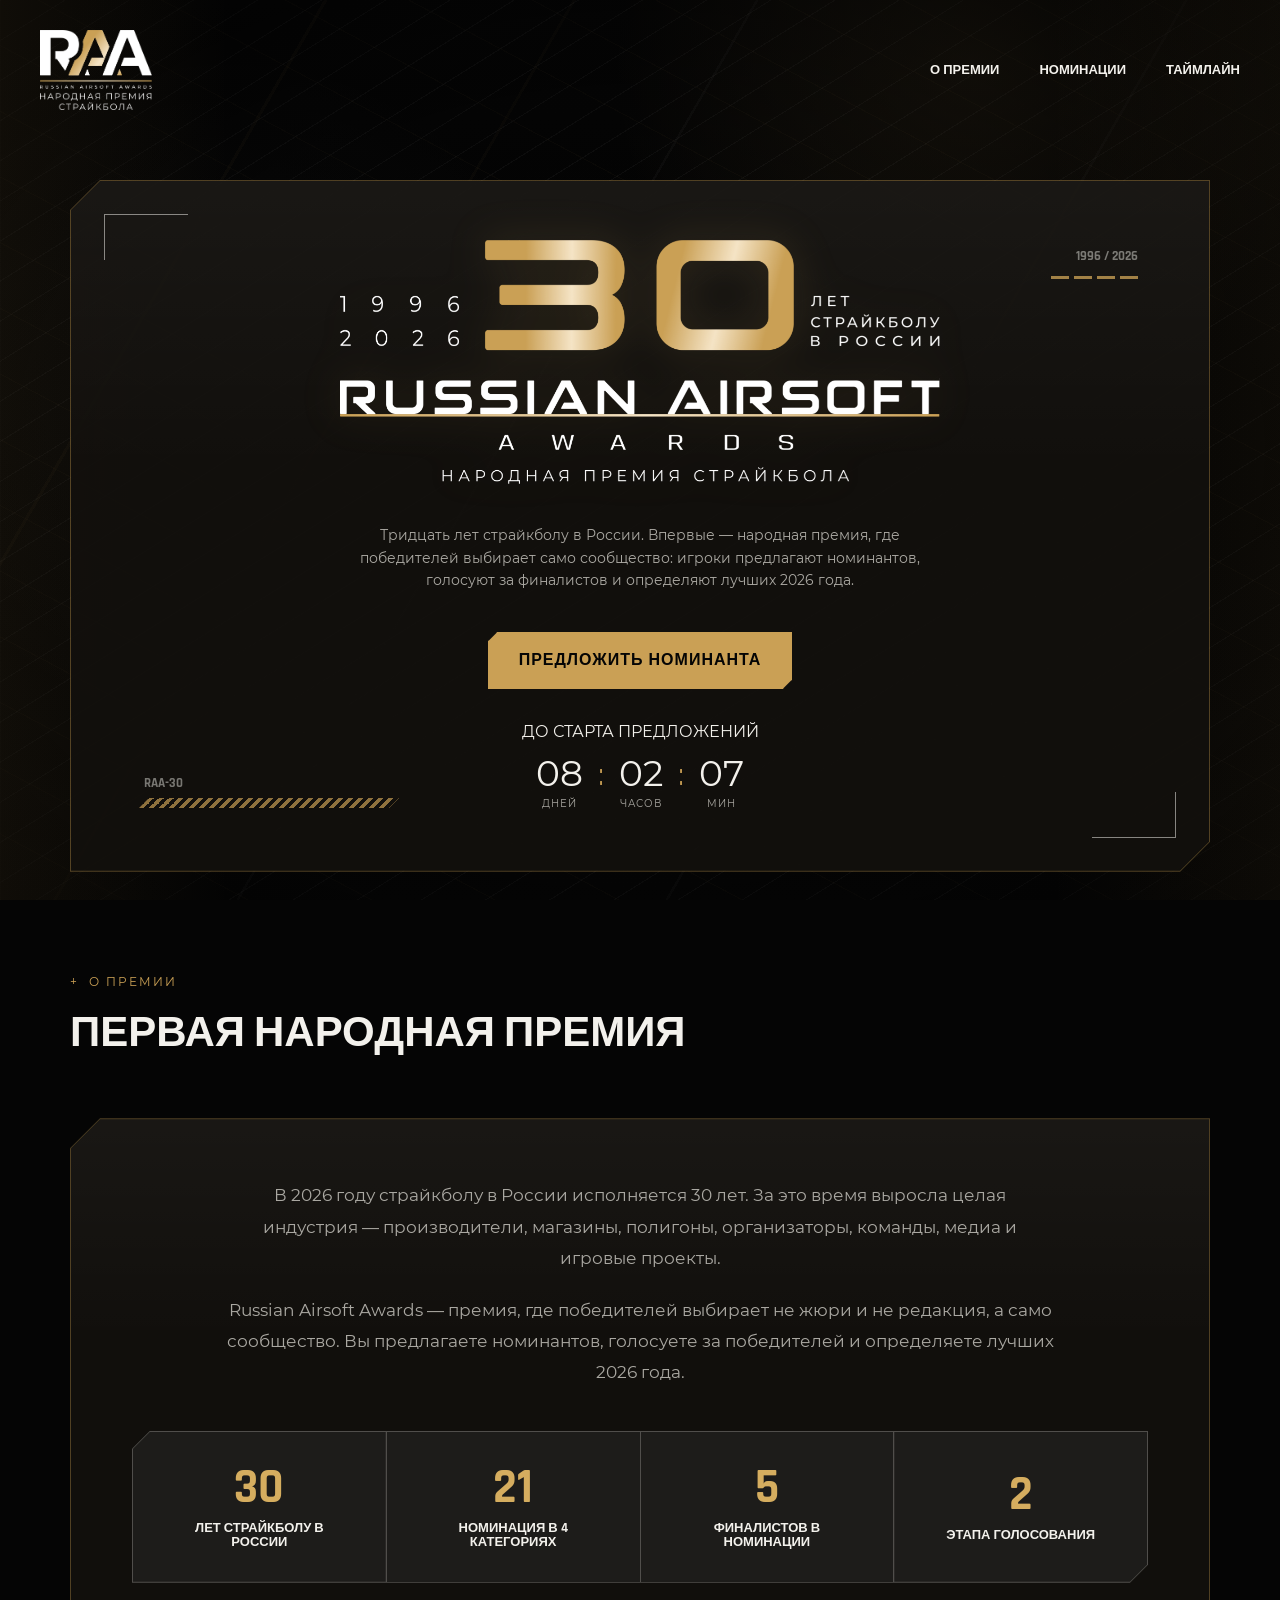
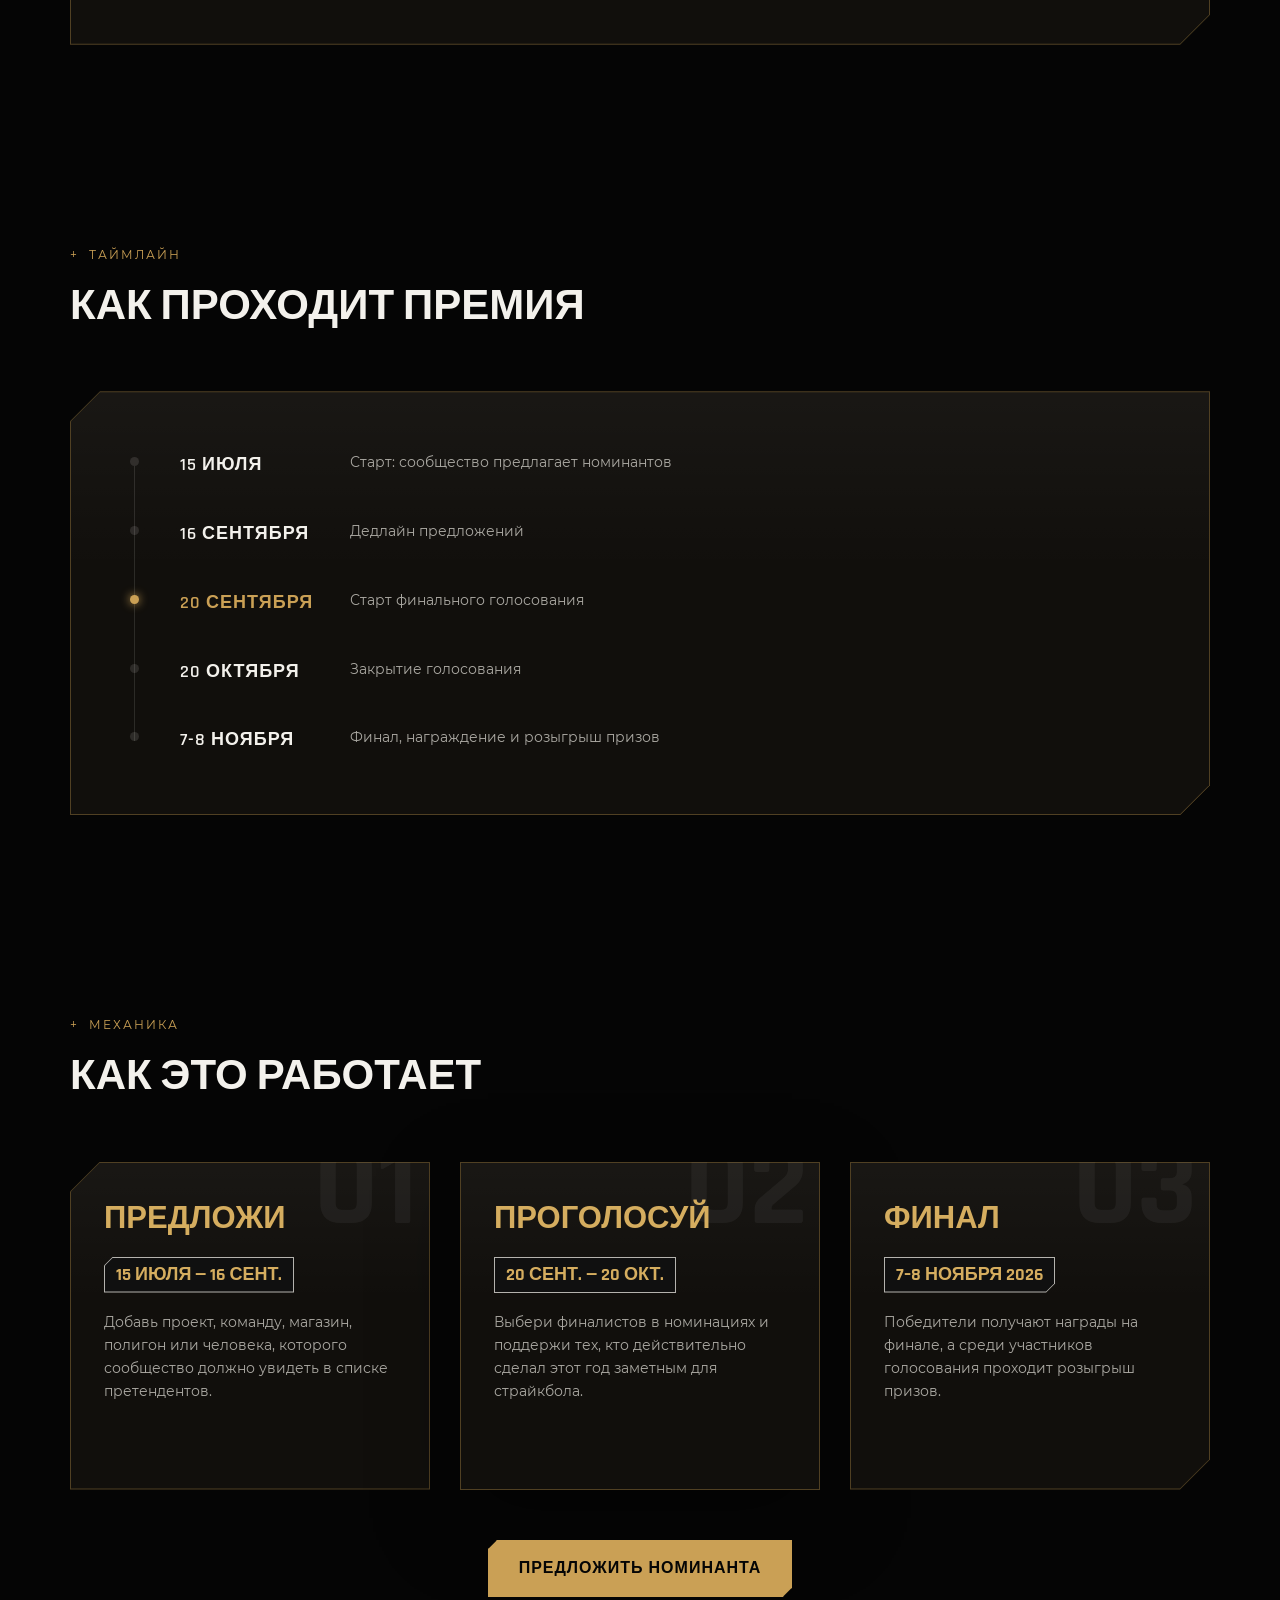
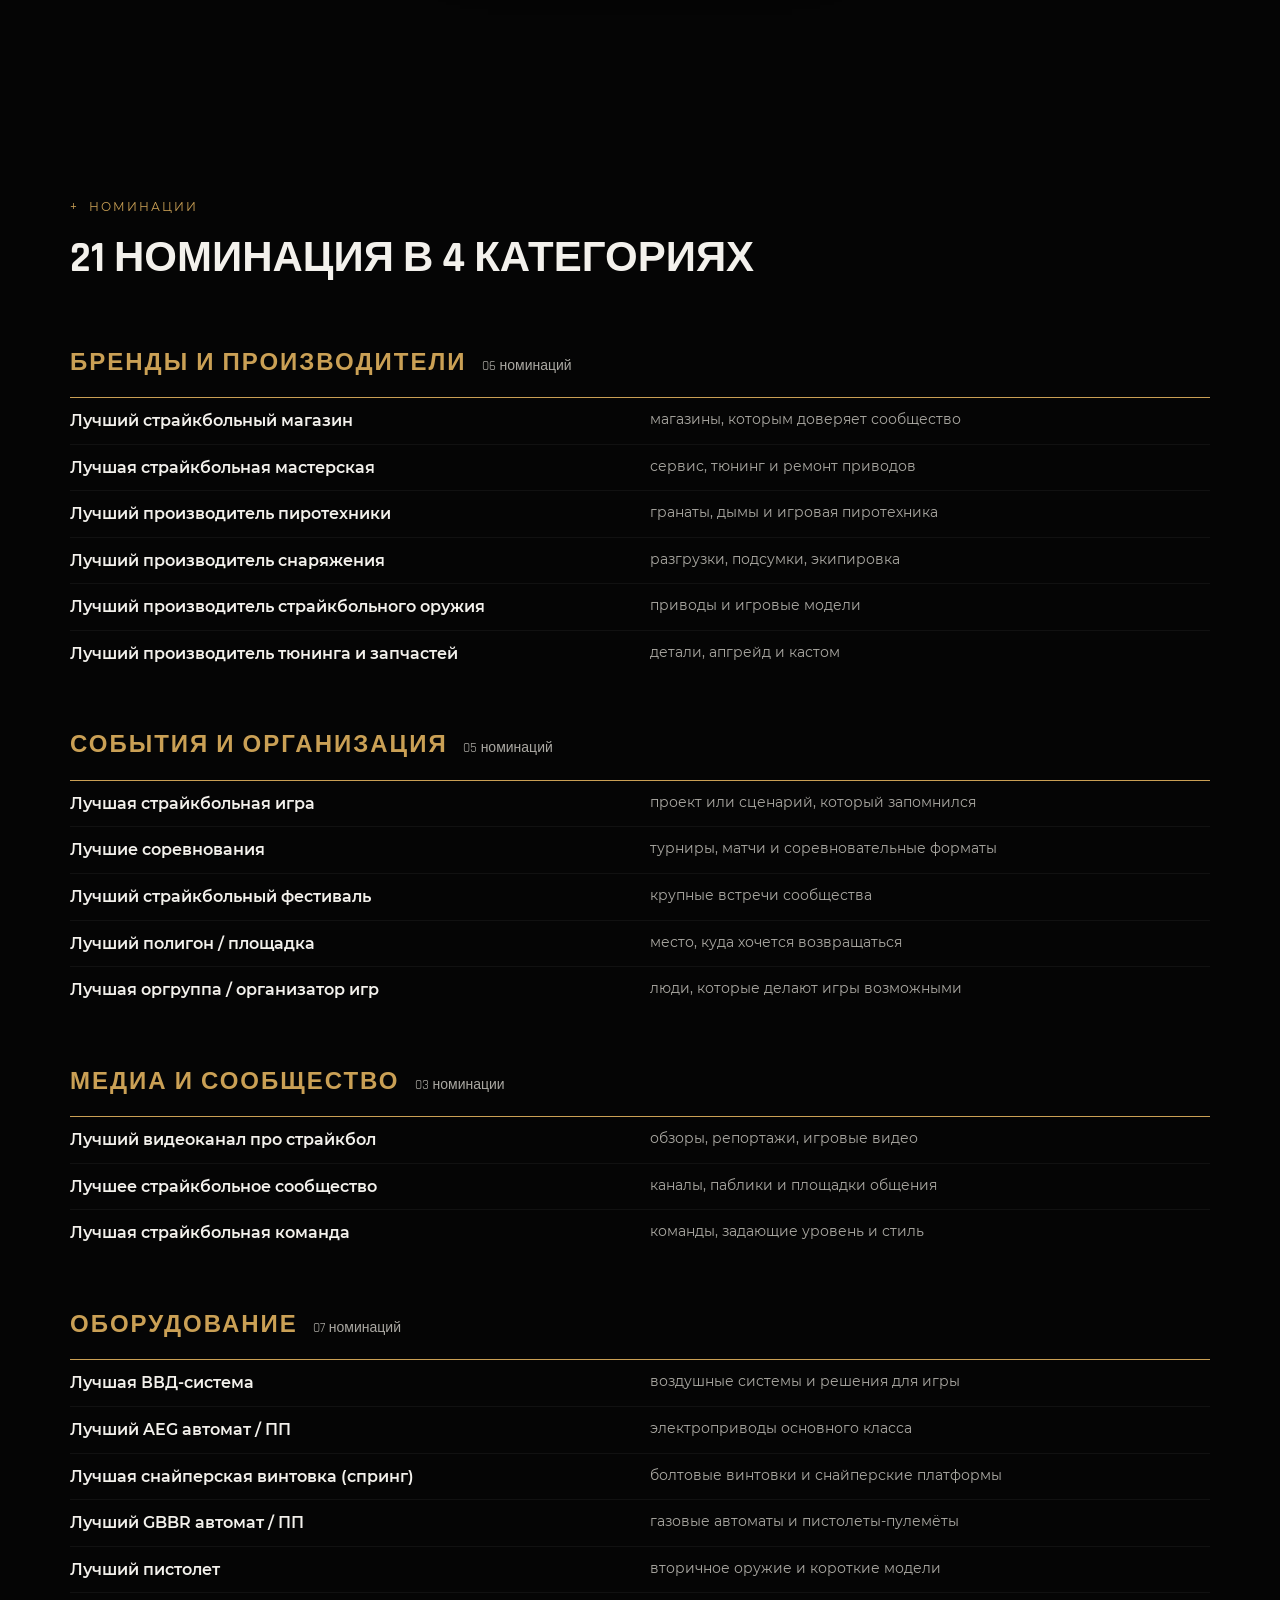
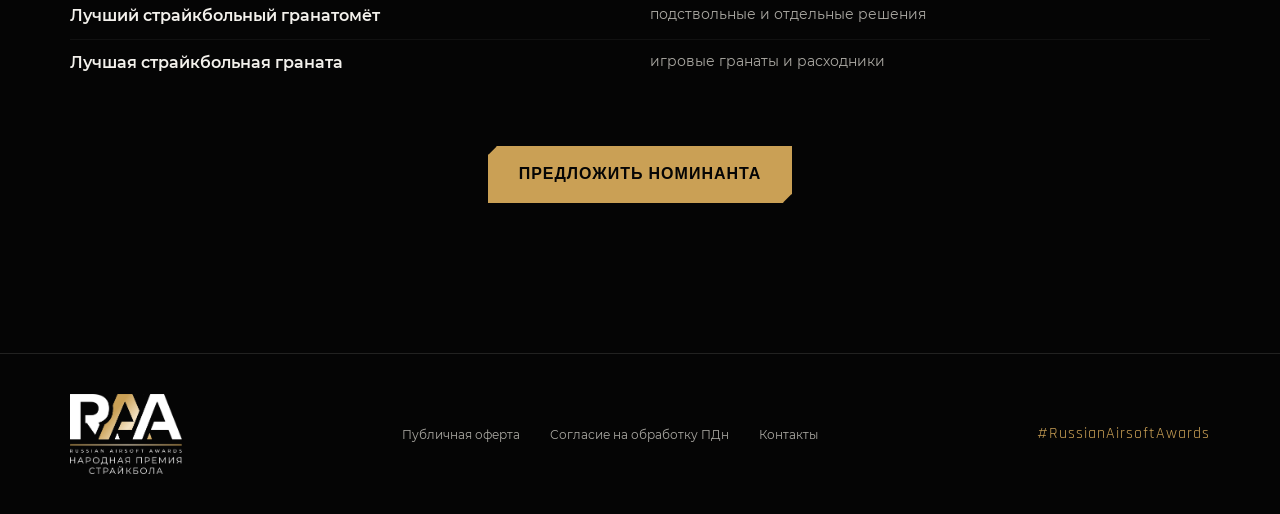
==== index.html @ fbe63714 "Initial RAA landing page" ====
<!DOCTYPE html>
<html lang="ru">
<head>
    <meta charset="UTF-8">
    <meta name="viewport" content="width=device-width, initial-scale=1.0">
    <title>Russian Airsoft Awards</title>
    <link rel="stylesheet" href="style.css">
</head>
<body>

    <div class="background-grid"></div>

    <header class="header">
        <a class="logo" href="#" aria-label="Russian Airsoft Awards">
            <img src="RAA/LOGO/short-raa/RAA_white_PNG.png" alt="Russian Airsoft Awards" class="header-logo">
        </a>
        <button class="menu-toggle" type="button" aria-label="Открыть меню" aria-expanded="false">
            <span></span>
            <span></span>
            <span></span>
        </button>
        <nav class="nav" aria-label="Основная навигация">
            <a href="#about" class="nav-link">О ПРЕМИИ</a>
            <a href="#nominations" class="nav-link">НОМИНАЦИИ</a>
            <a href="#timeline" class="nav-link">ТАЙМЛАЙН</a>
        </nav>
    </header>

    <main class="container">
        
        <!-- HERO SECTION -->
        <section class="hero">
            <div class="hero-main tech-panel">
                <div class="hud-elements" aria-hidden="true">
                    <div class="hud-corner hud-corner-top"></div>
                    <div class="hud-corner hud-corner-bottom"></div>
                    <div class="hud-tag hud-tag-left">RAA-30</div>
                    <div class="hud-tag hud-tag-right">1996 / 2026</div>
                    <div class="hud-meter"><span></span><span></span><span></span><span></span></div>
                    <div class="hud-bc hud-bc-bottom"></div>
                </div>
                
                <div class="hero-content">
                    <div class="hero-logo">
                        <img src="30y.png" alt="Russian Airsoft Awards 1996-2026" class="hero-image">
                    </div>

                    <p class="desc">Тридцать лет страйкболу в России. Впервые — народная премия, где победителей выбирает само сообщество: игроки предлагают номинантов, голосуют за финалистов и определяют лучших 2026 года.</p>
                    
                    <div class="hero-actions">
                        <a href="#vote" class="btn btn-primary">
                            <span class="btn-label">ПРЕДЛОЖИТЬ НОМИНАНТА</span>
                        </a>
                        
                        <div class="timer-panel" aria-label="До старта предложений">
                            <div class="timer-label">ДО СТАРТА ПРЕДЛОЖЕНИЙ</div>
                            <div class="timer-grid">
                                <div class="time-box">
                                    <span class="time-num">08</span>
                                    <span class="time-text">ДНЕЙ</span>
                                </div>
                                <span class="time-sep">:</span>
                                <div class="time-box">
                                    <span class="time-num">02</span>
                                    <span class="time-text">ЧАСОВ</span>
                                </div>
                                <span class="time-sep">:</span>
                                <div class="time-box">
                                    <span class="time-num">07</span>
                                    <span class="time-text">МИН</span>
                                </div>
                            </div>
                        </div>
                    </div>
                </div>
            </div>
        </section>

        <!-- ABOUT SECTION -->
        <section id="about" class="section">
            <div class="section-header">
                <div class="section-eyebrow"><span class="plus-icon">+</span> О ПРЕМИИ</div>
                <h2 class="section-title">ПЕРВАЯ НАРОДНАЯ ПРЕМИЯ</h2>
            </div>
            
            <div class="about-panel tech-panel">
                <div class="about-copy">
                    <p>В 2026 году страйкболу в России исполняется 30 лет. За это время выросла целая индустрия — производители, магазины, полигоны, организаторы, команды, медиа и игровые проекты.</p>
                    <p>Russian Airsoft Awards — премия, где победителей выбирает не жюри и не редакция, а само сообщество. Вы предлагаете номинантов, голосуете за победителей и определяете лучших 2026 года.</p>
                </div>
                <div class="about-stats">
                    <div class="stat-card">
                        <span class="stat-num">30</span>
                        <span class="stat-desc">ЛЕТ СТРАЙКБОЛУ В РОССИИ</span>
                    </div>
                    <div class="stat-card">
                        <span class="stat-num">21</span>
                        <span class="stat-desc">НОМИНАЦИЯ В 4 КАТЕГОРИЯХ</span>
                    </div>
                    <div class="stat-card">
                        <span class="stat-num">5</span>
                        <span class="stat-desc">ФИНАЛИСТОВ В НОМИНАЦИИ</span>
                    </div>
                    <div class="stat-card">
                        <span class="stat-num">2</span>
                        <span class="stat-desc">ЭТАПА ГОЛОСОВАНИЯ</span>
                    </div>
                </div>
            </div>
        </section>
        
        <!-- TIMELINE SECTION -->
        <section id="timeline" class="section">
            <div class="section-header">
                <div class="section-eyebrow"><span class="plus-icon">+</span> ТАЙМЛАЙН</div>
                <h2 class="section-title">КАК ПРОХОДИТ ПРЕМИЯ</h2>
            </div>
            
            <div class="timeline-container tech-panel">
                <div class="timeline-line"></div>
                <div class="timeline-item">
                    <div class="tl-dot"></div>
                    <div class="tl-date">15 ИЮЛЯ</div>
                    <div class="tl-desc">Старт: сообщество предлагает номинантов</div>
                </div>
                <div class="timeline-item">
                    <div class="tl-dot"></div>
                    <div class="tl-date">16 СЕНТЯБРЯ</div>
                    <div class="tl-desc">Дедлайн предложений</div>
                </div>
                <div class="timeline-item active">
                    <div class="tl-dot"></div>
                    <div class="tl-date gold-text">20 СЕНТЯБРЯ</div>
                    <div class="tl-desc">Старт финального голосования</div>
                </div>
                <div class="timeline-item">
                    <div class="tl-dot"></div>
                    <div class="tl-date">20 ОКТЯБРЯ</div>
                    <div class="tl-desc">Закрытие голосования</div>
                </div>
                <div class="timeline-item">
                    <div class="tl-dot"></div>
                    <div class="tl-date">7-8 НОЯБРЯ</div>
                    <div class="tl-desc">Финал, награждение и розыгрыш призов</div>
                </div>
            </div>
        </section>

        <!-- MECHANICS SECTION -->
        <section id="mechanics" class="section">
            <div class="section-header">
                <div class="section-eyebrow"><span class="plus-icon">+</span> МЕХАНИКА</div>
                <h2 class="section-title">КАК ЭТО РАБОТАЕТ</h2>
            </div>
            
            <div class="steps-grid">
                <article class="step-card tech-panel tech-panel-start">
                    <div class="step-num">01</div>
                    <h3>ПРЕДЛОЖИ</h3>
                    <div class="step-date step-date-start">15 ИЮЛЯ — 16 СЕНТ.</div>
                    <p>Добавь проект, команду, магазин, полигон или человека, которого сообщество должно увидеть в списке претендентов.</p>
                </article>
                <article class="step-card tech-panel tech-panel-mid">
                    <div class="step-num">02</div>
                    <h3>ПРОГОЛОСУЙ</h3>
                    <div class="step-date">20 СЕНТ. — 20 ОКТ.</div>
                    <p>Выбери финалистов в номинациях и поддержи тех, кто действительно сделал этот год заметным для страйкбола.</p>
                </article>
                <article class="step-card tech-panel tech-panel-end">
                    <div class="step-num">03</div>
                    <h3>ФИНАЛ</h3>
                    <div class="step-date step-date-end">7–8 НОЯБРЯ 2026</div>
                    <p>Победители получают награды на финале, а среди участников голосования проходит розыгрыш призов.</p>
                </article>
            </div>
            
            <div class="center-action">
                <a href="#vote" class="btn btn-primary">
                    <span class="btn-label">ПРЕДЛОЖИТЬ НОМИНАНТА</span>
                </a>
            </div>
        </section>

        <!-- NOMINATIONS SECTION -->
        <section id="nominations" class="section">
             <div class="section-header">
                <div class="section-eyebrow"><span class="plus-icon">+</span> НОМИНАЦИИ</div>
                <h2 class="section-title">21 НОМИНАЦИЯ В 4 КАТЕГОРИЯХ</h2>
            </div>
            
            <div class="nominations-container">
                <!-- Group 1 -->
                <div class="nom-group">
                    <div class="nom-group-header">
                        <h3>БРЕНДЫ И ПРОИЗВОДИТЕЛИ</h3>
                        <span class="nom-count">06 номинаций</span>
                    </div>
                    <div class="nom-list">
                        <div class="nom-row">
                            <strong>Лучший страйкбольный магазин</strong>
                            <span>магазины, которым доверяет сообщество</span>
                        </div>
                        <div class="nom-row">
                            <strong>Лучшая страйкбольная мастерская</strong>
                            <span>сервис, тюнинг и ремонт приводов</span>
                        </div>
                        <div class="nom-row">
                            <strong>Лучший производитель пиротехники</strong>
                            <span>гранаты, дымы и игровая пиротехника</span>
                        </div>
                        <div class="nom-row">
                            <strong>Лучший производитель снаряжения</strong>
                            <span>разгрузки, подсумки, экипировка</span>
                        </div>
                        <div class="nom-row">
                            <strong>Лучший производитель страйкбольного оружия</strong>
                            <span>приводы и игровые модели</span>
                        </div>
                        <div class="nom-row">
                            <strong>Лучший производитель тюнинга и запчастей</strong>
                            <span>детали, апгрейд и кастом</span>
                        </div>
                    </div>
                </div>
                
                <!-- Group 2 -->
                <div class="nom-group">
                    <div class="nom-group-header">
                        <h3>СОБЫТИЯ И ОРГАНИЗАЦИЯ</h3>
                        <span class="nom-count">05 номинаций</span>
                    </div>
                    <div class="nom-list">
                        <div class="nom-row">
                            <strong>Лучшая страйкбольная игра</strong>
                            <span>проект или сценарий, который запомнился</span>
                        </div>
                        <div class="nom-row">
                            <strong>Лучшие соревнования</strong>
                            <span>турниры, матчи и соревновательные форматы</span>
                        </div>
                        <div class="nom-row">
                            <strong>Лучший страйкбольный фестиваль</strong>
                            <span>крупные встречи сообщества</span>
                        </div>
                        <div class="nom-row">
                            <strong>Лучший полигон / площадка</strong>
                            <span>место, куда хочется возвращаться</span>
                        </div>
                        <div class="nom-row">
                            <strong>Лучшая оргруппа / организатор игр</strong>
                            <span>люди, которые делают игры возможными</span>
                        </div>
                    </div>
                </div>
                
                <!-- Group 3 -->
                <div class="nom-group">
                    <div class="nom-group-header">
                        <h3>МЕДИА И СООБЩЕСТВО</h3>
                        <span class="nom-count">03 номинации</span>
                    </div>
                    <div class="nom-list">
                        <div class="nom-row">
                            <strong>Лучший видеоканал про страйкбол</strong>
                            <span>обзоры, репортажи, игровые видео</span>
                        </div>
                        <div class="nom-row">
                            <strong>Лучшее страйкбольное сообщество</strong>
                            <span>каналы, паблики и площадки общения</span>
                        </div>
                        <div class="nom-row">
                            <strong>Лучшая страйкбольная команда</strong>
                            <span>команды, задающие уровень и стиль</span>
                        </div>
                    </div>
                </div>
                
                <!-- Group 4 -->
                <div class="nom-group">
                    <div class="nom-group-header">
                        <h3>ОБОРУДОВАНИЕ</h3>
                        <span class="nom-count">07 номинаций</span>
                    </div>
                    <div class="nom-list">
                        <div class="nom-row">
                            <strong>Лучшая ВВД-система</strong>
                            <span>воздушные системы и решения для игры</span>
                        </div>
                        <div class="nom-row">
                            <strong>Лучший AEG автомат / ПП</strong>
                            <span>электроприводы основного класса</span>
                        </div>
                        <div class="nom-row">
                            <strong>Лучшая снайперская винтовка (спринг)</strong>
                            <span>болтовые винтовки и снайперские платформы</span>
                        </div>
                        <div class="nom-row">
                            <strong>Лучший GBBR автомат / ПП</strong>
                            <span>газовые автоматы и пистолеты-пулемёты</span>
                        </div>
                        <div class="nom-row">
                            <strong>Лучший пистолет</strong>
                            <span>вторичное оружие и короткие модели</span>
                        </div>
                        <div class="nom-row">
                            <strong>Лучший страйкбольный гранатомёт</strong>
                            <span>подствольные и отдельные решения</span>
                        </div>
                        <div class="nom-row">
                            <strong>Лучшая страйкбольная граната</strong>
                            <span>игровые гранаты и расходники</span>
                        </div>
                    </div>
                </div>
            </div>
            
            <div class="center-action center-action-large">
                <a href="#vote" class="btn btn-primary">
                    <span class="btn-label">ПРЕДЛОЖИТЬ НОМИНАНТА</span>
                </a>
            </div>
        </section>

    </main>

    <footer class="footer">
        <div class="container footer-inner">
            <a class="logo" href="#" aria-label="Russian Airsoft Awards">
                <img src="RAA/LOGO/short-raa/RAA_white_PNG.png" alt="Russian Airsoft Awards" class="header-logo">
            </a>
            <div class="footer-links">
                <a href="#">Публичная оферта</a>
                <a href="#">Согласие на обработку ПДн</a>
                <a href="#">Контакты</a>
            </div>
            <div class="footer-tag">
                #RussianAirsoftAwards
            </div>
        </div>
    </footer>
</body>
</html>
---- style.css ----
@font-face {
    font-family: 'Rajdhani';
    src: url('RAA/fonts/Rajdhani/Rajdhani-Regular.ttf') format('truetype');
    font-weight: 400;
    font-style: normal;
    font-display: swap;
}

@font-face {
    font-family: 'Rajdhani';
    src: url('RAA/fonts/Rajdhani/Rajdhani-SemiBold.ttf') format('truetype');
    font-weight: 600;
    font-style: normal;
    font-display: swap;
}

@font-face {
    font-family: 'Rajdhani';
    src: url('RAA/fonts/Rajdhani/Rajdhani-Bold.ttf') format('truetype');
    font-weight: 700;
    font-style: normal;
    font-display: swap;
}

@font-face {
    font-family: 'Montserrat';
    src: url('RAA/fonts/Montserrat/Montserrat-Regular.ttf') format('truetype');
    font-weight: 400;
    font-style: normal;
    font-display: swap;
}

@font-face {
    font-family: 'Montserrat';
    src: url('RAA/fonts/Montserrat/Montserrat-SemiBold.ttf') format('truetype');
    font-weight: 600;
    font-style: normal;
    font-display: swap;
}

/* 
    Russian Airsoft Awards 2026 
    Theme: Sci-Fi / Tech / Minimalist
*/

:root {
    --bg-main: #050505;
    --bg-panel: rgba(10, 10, 10, 0.88);
    --bg-panel-solid: #0a0a0a;
    --bg-light: #e5e6e8;
    
    --text-main: #f3f1ec;
    --text-dim: #aaa8a2;
    --text-soft: #77746d;
    --text-dark: #121212;
    
    --gold: #caa055;
    --gold-bright: #d5ad5f;
    --gold-dim: rgba(202, 160, 85, 0.2);
    
    --border-color: rgba(243, 241, 236, 0.12);
    --border-strong: rgba(243, 241, 236, 0.28);
    --border-light: #b0b0b0;
    --hud-border: rgba(202, 160, 85, 0.42);
    
    --font-head: 'Rajdhani', sans-serif;
    --font-body: 'Montserrat', Arial, sans-serif;
    
    --clip-corner: 20px;
}

* {
    box-sizing: border-box;
    margin: 0;
    padding: 0;
}

html {
    min-width: 480px;
    scroll-behavior: smooth;
}

body {
    min-width: 480px;
    background-color: var(--bg-main);
    color: var(--text-main);
    font-family: var(--font-body);
    line-height: 1.6;
    overflow-x: hidden;
    position: relative;
    -webkit-font-smoothing: antialiased;
    -moz-osx-font-smoothing: grayscale;
}

/* Accessibility Focus States */
:focus-visible {
    outline: 2px solid var(--gold);
    outline-offset: 4px;
    border-radius: 2px;
}

/* Background Texture */
.background-grid {
    position: fixed;
    inset: 0;
    width: max(100vw, 480px);
    height: 100vh;
    overflow: hidden;
    background:
        radial-gradient(circle at 76% 7%, rgba(202, 160, 85, 0.13), transparent 28%),
        radial-gradient(circle at 18% 44%, rgba(221, 221, 221, 0.04), transparent 30%),
        repeating-linear-gradient(148deg, rgba(255, 255, 255, 0.052) 0 1px, transparent 1px 34px),
        repeating-linear-gradient(28deg, rgba(202, 160, 85, 0.042) 0 1px, transparent 1px 58px),
        linear-gradient(90deg, rgba(255, 255, 255, 0.024) 0 1px, transparent 1px 25%),
        linear-gradient(180deg, #070707 0%, #030303 52%, #080808 100%);
    z-index: -1;
    pointer-events: none;
}
.background-grid::before {
    content: '';
    position: absolute;
    inset: 0;
    background:
        linear-gradient(120deg, transparent 0 18%, rgba(202, 160, 85, 0.055) 18% 18.2%, transparent 18.2% 42%, rgba(255, 255, 255, 0.04) 42% 42.15%, transparent 42.15%),
        linear-gradient(300deg, transparent 0 34%, rgba(255, 255, 255, 0.035) 34% 34.16%, transparent 34.16% 68%, rgba(202, 160, 85, 0.045) 68% 68.18%, transparent 68.18%);
    opacity: 1;
}
.background-grid::after {
    content: '';
    position: absolute;
    inset: 0;
    background:
        linear-gradient(90deg, rgba(202, 160, 85, 0.07), transparent 18%, transparent 82%, rgba(202, 160, 85, 0.055)),
        radial-gradient(ellipse at center, transparent 0%, rgba(0, 0, 0, 0.52) 72%, rgba(0, 0, 0, 0.76) 100%);
}

/* Typography */
h1, h2, h3, .title, .section-title, .logo-text, .timer-num, .stat-num {
    font-family: var(--font-head);
    font-weight: 700;
    text-transform: uppercase;
    letter-spacing: 0;
}

p,
.desc,
.tl-desc,
.nom-row strong,
.nom-row span,
.footer-links a {
    font-family: var(--font-body);
    overflow-wrap: break-word;
}

.gold-text { color: var(--gold); }
.text-dim { color: var(--text-dim); }

.container {
    max-width: 1180px;
    margin: 0 auto;
    padding: 0 20px;
}

/* Common UI Elements */
/* Advanced HUD Elements */
.tech-panel {
    background: rgba(202, 160, 85, 0.38);
    border: 0;
    position: relative;
    padding: 50px 40px;
    clip-path: polygon(
        30px 0, 
        100% 0, 
        100% calc(100% - 30px), 
        calc(100% - 30px) 100%, 
        0 100%, 
        0 30px
    );
    box-shadow: 0 28px 80px rgba(0, 0, 0, 0.36);
    isolation: isolate;
    transition: box-shadow 0.3s ease;
}

.tech-panel:hover {
    box-shadow: 0 0 24px rgba(202, 160, 85, 0.13), 0 28px 80px rgba(0, 0, 0, 0.36);
}

.tech-panel::before {
    content: '';
    position: absolute;
    inset: 1px;
    width: auto;
    height: auto;
    background:
        linear-gradient(180deg, rgba(255, 255, 255, 0.035), transparent 42%),
        var(--bg-panel);
    clip-path: polygon(
        29px 0,
        100% 0,
        100% calc(100% - 29px),
        calc(100% - 29px) 100%,
        0 100%,
        0 29px
    );
    transform: none;
    pointer-events: none;
    z-index: 0;
}

.tech-panel::after {
    content: '';
    position: absolute;
    bottom: 14px;
    right: -6.2px;
    width: 42.4px;
    height: 1px;
    background: rgba(204, 163, 82, 0.3);
    transform: rotate(-45deg);
    pointer-events: none;
}

.tech-panel > * {
    position: relative;
    z-index: 1;
}

/* Tech Panel Modifiers */
.tech-panel-start {
    clip-path: polygon(30px 0, 100% 0, 100% 100%, 0 100%, 0 30px);
}
.tech-panel-start::before {
    clip-path: polygon(29px 0, 100% 0, 100% 100%, 0 100%, 0 29px);
}
.tech-panel-start::after { display: none; }

.tech-panel-mid {
    clip-path: none;
}
.tech-panel-mid::before {
    clip-path: none;
}
.tech-panel-mid::after { display: none; }

.tech-panel-end {
    clip-path: polygon(0 0, 100% 0, 100% calc(100% - 30px), calc(100% - 30px) 100%, 0 100%);
}
.tech-panel-end::before {
    clip-path: polygon(0 0, 100% 0, 100% calc(100% - 29px), calc(100% - 29px) 100%, 0 100%);
}

.hud-elements {
    position: absolute;
    inset: 0;
    pointer-events: none;
    z-index: 5;
}

.hud-bc {
    position: absolute;
    bottom: 0;
    left: 40px;
    width: 250px;
    height: 10px;
    background: repeating-linear-gradient(90deg, var(--gold) 0, var(--gold) 5px, transparent 5px, transparent 10px);
    transform: skew(-45deg);
    opacity: 0.3;
}

.hud-bc-bottom {
    left: 74px;
    bottom: 64px;
    opacity: 0.68;
}

.hud-corner {
    position: absolute;
    width: 84px;
    height: 46px;
    border-color: var(--hud-border);
    opacity: 0.52;
}

.hud-corner-top {
    top: 34px;
    left: 34px;
    border-top: 1px solid;
    border-left: 1px solid;
}

.hud-corner-bottom {
    right: 34px;
    bottom: 34px;
    border-right: 1px solid;
    border-bottom: 1px solid;
}

.hud-tag {
    position: absolute;
    color: rgba(243, 241, 236, 0.46);
    font-family: var(--font-head);
    font-weight: 700;
    font-size: 13px;
    line-height: 1;
    text-transform: uppercase;
}

.hud-tag-left {
    left: 74px;
    bottom: 82px;
}

.hud-tag-right {
    top: 70px;
    right: 72px;
}

.hud-meter {
    position: absolute;
    right: 72px;
    top: 96px;
    display: grid;
    grid-template-columns: repeat(4, 18px);
    gap: 5px;
}

.hud-meter span {
    height: 3px;
    background: var(--gold);
    opacity: 0.78;
}

.btn {
    display: inline-flex;
    align-items: center;
    gap: 10px;
    font-family: var(--font-head);
    text-decoration: none;
    text-transform: uppercase;
    font-weight: 600;
    letter-spacing: 1px;
    cursor: pointer;
    transition: all 0.2s ease;
}

.btn:active {
    transform: scale(0.97);
}

.btn-primary {
    background: var(--gold);
    color: var(--bg-main);
    border: 1px solid var(--gold);
    padding: 15px 30px;
    position: relative;
    clip-path: polygon(10px 0, 100% 0, 100% calc(100% - 10px), calc(100% - 10px) 100%, 0 100%, 0 10px);
    overflow: hidden;
    z-index: 1;
}

.btn-label {
    position: relative;
    z-index: 2;
}

.btn-primary::before {
    content: '';
    position: absolute;
    top: 0; left: -100%; width: 50%; height: 100%;
    background: linear-gradient(90deg, transparent, rgba(255, 255, 255, 0.5), transparent);
    transform: skewX(-20deg);
    animation: btn-shine 4s infinite;
    z-index: -1;
}

@keyframes btn-shine {
    0% { left: -100%; }
    15% { left: 200%; }
    100% { left: 200%; }
}

.btn-primary:hover {
    background: #e6b85c;
    border-color: #e6b85c;
    color: var(--bg-main);
    box-shadow: 0 0 20px rgba(204, 163, 82, 0.4);
}

.btn-sm {
    font-size: 14px;
    color: var(--text-main);
}
.btn-sm .decor-plus {
    color: var(--gold);
}

/* Header */
.header {
    display: flex;
    justify-content: space-between;
    align-items: center;
    padding: 30px 40px;
    max-width: 1440px;
    margin: 0 auto;
}

.header-logo {
    width: 112px;
    max-width: 42vw;
    height: auto;
    display: block;
}

.nav {
    display: flex;
    gap: 40px;
}

.menu-toggle {
    display: none;
    width: 46px;
    height: 46px;
    align-items: center;
    justify-content: center;
    flex-direction: column;
    gap: 6px;
    border: 1px solid rgba(202, 160, 85, 0.42);
    background: rgba(10, 10, 10, 0.66);
    color: var(--text-main);
    cursor: pointer;
    clip-path: polygon(9px 0, 100% 0, 100% calc(100% - 9px), calc(100% - 9px) 100%, 0 100%, 0 9px);
}

.menu-toggle span {
    display: block;
    width: 20px;
    height: 2px;
    background: var(--gold-bright);
}

.nav-link {
    color: var(--text-main);
    text-decoration: none;
    font-size: 13px;
    font-family: var(--font-head);
    font-weight: 700;
    letter-spacing: 0;
    transition: color 0.3s;
}
.nav-link:hover {
    color: var(--gold);
}

/* Hero Section */
.hero {
    display: flex;
    flex-direction: column;
    gap: 30px;
    margin-top: 40px;
}

.hero-main {
    display: flex;
    flex-direction: column;
    justify-content: center;
    min-height: 600px;
    padding: 60px;
}

.hero-logo {
    text-align: center;
    margin-bottom: 40px;
}

.hero-image {
    max-width: 100%;
    width: 600px; /* Adjust size based on design */
    height: auto;
    margin: 0 auto;
    display: block;
    filter: drop-shadow(0 0 20px rgba(204, 163, 82, 0.15)); /* Optional subtle glow */
}

.hero-main .desc {
    max-width: 600px;
    margin: 0 auto 40px auto;
    text-align: center;
    color: var(--text-dim);
    font-size: 14px;
}

.hero-actions {
    display: flex;
    flex-direction: column;
    align-items: center;
    gap: 30px;
    margin-top: 40px;
}

.hero-side {
    display: none;
}

.timer-panel {
    text-align: center;
    width: auto;
}
.timer-panel .hud-elements {
    display: none;
}
.timer-grid {
    display: flex;
    justify-content: center;
    align-items: center;
    gap: 15px;
    margin-top: 10px;
}
.time-box {
    display: flex;
    flex-direction: column;
}
.time-num {
    font-size: 36px;
    line-height: 1;
}
.time-text {
    font-size: 10px;
    letter-spacing: 1px;
    color: var(--text-dim);
    margin-top: 5px;
}
.time-sep {
    font-family: var(--font-head);
    font-size: 32px;
    color: var(--gold);
    margin-top: -15px;
}

/* Sections */
.section {
    padding: 100px 0;
}
.section-header {
    margin-bottom: 50px;
}
.section-eyebrow {
    color: var(--gold);
    font-size: 12px;
    letter-spacing: 2px;
    margin-bottom: 10px;
    display: flex;
    align-items: center;
    gap: 10px;
}
.section-title {
    font-size: 42px;
}

/* About Grid */
.about-panel {
    padding: clamp(34px, 5vw, 62px);
}

.about-copy {
    width: min(830px, 100%);
    margin: 0 auto;
    color: var(--text-dim);
    font-size: 17px;
    line-height: 1.85;
    text-align: center;
}

.about-copy p + p {
    margin-top: 20px;
}

.about-grid {
    display: grid;
    grid-template-columns: 1fr 1fr;
    gap: 40px;
}
.about-text {
    font-size: 15px;
    color: var(--text-dim);
}
.about-text p {
    margin-bottom: 20px;
}
.about-stats {
    position: relative;
    display: grid;
    grid-template-columns: repeat(4, minmax(0, 1fr));
    gap: 1px;
    margin-top: 42px;
    padding: 1px;
    background: var(--border-strong);
    border: 0;
    clip-path: polygon(18px 0, 100% 0, 100% calc(100% - 18px), calc(100% - 18px) 100%, 0 100%, 0 18px);
}
.stat-card {
    display: flex;
    flex-direction: column;
    justify-content: center;
    align-items: center;
    text-align: center;
    min-height: 150px;
    padding: 26px 18px;
    background: rgba(25, 24, 22, 0.92);
}
.stat-card:first-child {
    clip-path: polygon(17px 0, 100% 0, 100% 100%, 0 100%, 0 17px);
}
.stat-card:last-child {
    clip-path: polygon(0 0, 100% 0, 100% calc(100% - 17px), calc(100% - 17px) 100%, 0 100%);
}
.stat-card .stat-num {
    font-size: 48px;
    color: var(--gold-bright);
    line-height: 1;
    margin-bottom: 10px;
}
.stat-card .stat-desc {
    max-width: 170px;
    font-family: var(--font-head);
    font-weight: 700;
    font-size: 13px;
    line-height: 1.05;
    letter-spacing: 0;
    text-transform: uppercase;
}

/* Timeline */
.timeline-container {
    padding: 60px;
}
.timeline-item {
    display: grid;
    grid-template-columns: 30px 150px 1fr;
    gap: 20px;
    padding-bottom: 40px;
    position: relative;
}
.timeline-item:hover .tl-date,
.timeline-item:hover .tl-desc {
    transform: translateX(8px);
}
.tl-date, .tl-desc {
    transition: transform 0.3s ease;
}
.timeline-item:last-child {
    padding-bottom: 0;
}
.timeline-item::before {
    content: '';
    position: absolute;
    left: 4px;
    top: 15px;
    bottom: -15px;
    width: 1px;
    background: var(--border-color);
}
.timeline-item:last-child::before {
    display: none;
}
.tl-dot {
    width: 9px;
    height: 9px;
    background: var(--border-color);
    border-radius: 50%;
    margin-top: 6px;
    position: relative;
    z-index: 2;
}
.timeline-item.active .tl-dot {
    background: var(--gold);
    box-shadow: 0 0 10px var(--gold);
}
.tl-date {
    font-family: var(--font-head);
    font-size: 18px;
    font-weight: 600;
    letter-spacing: 1px;
}
.tl-desc {
    color: var(--text-dim);
    font-size: 14px;
}

/* Mechanics Steps */
.steps-grid {
    display: grid;
    grid-template-columns: repeat(3, 1fr);
    gap: 30px;
}
.step-card {
    min-height: 328px;
    padding: 42px 34px 34px;
    text-align: left;
    position: relative;
    overflow: hidden;
}
.step-num {
    position: absolute;
    top: -34px;
    right: 12px;
    font-size: 120px;
    font-family: var(--font-head);
    font-weight: 700;
    color: rgba(243, 241, 236, 0.055);
    line-height: 1;
    pointer-events: none;
    z-index: 0;
}
.step-card h3, .step-card p, .step-date {
    position: relative;
    z-index: 1;
}
.step-card h3 {
    color: var(--gold-bright);
    font-size: 31px;
    line-height: 1;
    margin-bottom: 0;
}
.step-date {
    display: inline-flex;
    align-items: center;
    min-height: 34px;
    margin-top: 22px;
    padding: 9px 12px;
    background: rgba(243, 241, 236, 0.72);
    border: 0;
    color: var(--gold-bright);
    font-family: var(--font-head);
    font-weight: 700;
    font-size: 18px;
    line-height: 1;
    text-transform: uppercase;
    white-space: nowrap;
    position: relative;
    isolation: isolate;
    clip-path: none;
}

.step-date::before {
    content: '';
    position: absolute;
    inset: 1px;
    z-index: -1;
    background: #101010;
}

.step-date-start {
    clip-path: polygon(9px 0, 100% 0, 100% 100%, 0 100%, 0 9px);
}

.step-date-start::before {
    clip-path: polygon(8px 0, 100% 0, 100% 100%, 0 100%, 0 8px);
}

.step-date-end {
    clip-path: polygon(0 0, 100% 0, 100% calc(100% - 9px), calc(100% - 9px) 100%, 0 100%);
}

.step-date-end::before {
    clip-path: polygon(0 0, 100% 0, 100% calc(100% - 8px), calc(100% - 8px) 100%, 0 100%);
}
.step-card p {
    color: var(--text-dim);
    font-size: 14px;
    line-height: 1.65;
    margin-top: 18px;
}

.center-action {
    text-align: center;
    margin-top: 50px;
}

.center-action-large {
    margin-top: 60px;
}

/* Nominations (List Layout) */
.nominations-container {
    display: flex;
    flex-direction: column;
    gap: 50px;
}
.nom-group {
    display: flex;
    flex-direction: column;
}
.nom-group-header {
    display: flex;
    align-items: baseline;
    gap: 15px;
    border-bottom: 1px solid var(--gold);
    padding-bottom: 15px;
    margin-bottom: 0;
}
.nom-group-header h3 {
    font-size: 24px;
    color: var(--gold);
    text-transform: uppercase;
    letter-spacing: 2px;
}
.nom-count {
    font-family: var(--font-head);
    font-size: 14px;
    color: var(--text-dim);
}
.nom-list {
    display: flex;
    flex-direction: column;
    list-style: none;
}
.nom-row {
    display: grid;
    grid-template-columns: 1fr 1fr;
    gap: 20px;
    padding: 10px 0;
    border-bottom: 1px solid rgba(255,255,255,0.05);
}
.nom-row:last-child {
    border-bottom: none;
}
.nom-row strong {
    font-size: 16px;
    color: var(--text-main);
}
.nom-row span {
    font-size: 14px;
    color: var(--text-dim);
}

/* Footer */
.footer {
    border-top: 1px solid var(--border-color);
    padding: 40px 0;
    margin-top: 50px;
}
.footer-inner {
    display: flex;
    justify-content: space-between;
    align-items: center;
}
.footer-links {
    display: flex;
    gap: 30px;
}
.footer-links a {
    color: var(--text-dim);
    text-decoration: none;
    font-size: 12px;
    transition: color 0.3s;
}
.footer-links a:hover {
    color: var(--gold);
}
.footer-tag {
    font-family: var(--font-head);
    color: var(--gold);
    letter-spacing: 1px;
}

/* Responsive */
@media (max-width: 1024px) {
    .hero {
        grid-template-columns: 1fr;
    }
    .hero-main {
        min-height: auto;
    }
    .about-stats {
        grid-template-columns: repeat(2, minmax(0, 1fr));
    }
}
@media (max-width: 768px) {
    html,
    body {
        min-width: 480px;
        overflow-x: auto;
    }

    .container {
        width: min(100% - 40px, 1180px);
    }

    .about-grid, .timeline-item, .steps-grid, .nom-row {
        grid-template-columns: 1fr;
    }
    .header {
        width: min(100% - 40px, 1360px);
        display: flex;
        flex-direction: row;
        justify-content: space-between;
        align-items: center;
        gap: 16px;
        padding: 18px 0 12px;
    }
    .header-logo {
        width: 82px;
        max-width: 28vw;
    }
    .nav {
        display: none;
    }
    .menu-toggle {
        display: inline-flex;
        flex: 0 0 46px;
        position: relative;
        z-index: 4;
        background: var(--gold);
        border-color: var(--gold-bright);
        box-shadow: 0 12px 28px rgba(0, 0, 0, 0.34);
    }
    .menu-toggle span {
        background: #060606;
    }
    .hero {
        margin-top: 24px;
    }
    .hero-main {
        width: 100%;
        max-width: 100%;
        min-height: auto;
        padding: 44px 20px 48px;
        clip-path: polygon(24px 0, 100% 0, 100% calc(100% - 48px), calc(100% - 52px) 100%, 0 100%, 0 24px);
    }
    .hero-main::before {
        clip-path: polygon(23px 0, 100% 0, 100% calc(100% - 47px), calc(100% - 51px) 100%, 0 100%, 0 23px);
    }
    .hero-image {
        width: 72vw;
        max-width: 280px;
        min-width: 0;
    }
    .hero-main .desc {
        max-width: 280px;
        font-size: 15px;
        line-height: 1.65;
    }
    .hero-actions {
        flex-direction: column;
    }
    .btn {
        width: min(100%, 270px);
        min-height: 58px;
        padding-inline: 20px;
        font-size: 14px;
    }
    .section {
        padding: 68px 0;
    }
    .section-title {
        max-width: 440px;
        font-size: 34px;
        line-height: 1;
        overflow-wrap: normal;
    }
    .section-title-wide {
        white-space: normal;
        font-size: 32px;
    }
    .about-panel {
        width: 100%;
        max-width: 100%;
        padding: 34px 24px;
    }
    .about-copy {
        max-width: 300px;
        text-align: center;
        font-size: 16px;
        line-height: 1.72;
    }
    .about-stats {
        grid-template-columns: repeat(4, minmax(0, 1fr));
        min-width: 0;
        margin-top: 30px;
        clip-path: polygon(12px 0, 100% 0, 100% calc(100% - 12px), calc(100% - 12px) 100%, 0 100%, 0 12px);
    }
    .stat-card {
        min-height: 94px;
        padding: 16px 6px;
    }
    .stat-card .stat-num {
        font-size: 30px;
        margin-bottom: 8px;
    }
    .stat-card .stat-desc {
        max-width: 66px;
        font-size: 8px;
        line-height: 1.06;
    }
    .stat-card,
    .step-card,
    .timeline-container,
    .nom-row,
    .nom-group,
    .nom-list {
        min-width: 0;
    }
    .hud-tag,
    .hud-meter {
        display: none;
    }
    .hud-bc-bottom {
        left: 24px;
        bottom: 26px;
    }
    .timeline-container {
        padding: 34px 24px;
    }
    .timeline-item {
        grid-template-columns: 28px 1fr;
        gap: 10px 16px;
    }
    .tl-desc {
        grid-column: 2;
    }
    .step-date {
        white-space: normal;
    }
    .footer-inner,
    .footer-links {
        flex-direction: column;
        align-items: center;
        text-align: center;
    }
    .nom-group-header {
        flex-direction: column;
        align-items: flex-start;
    }
    .nom-row {
        gap: 5px;
        padding: 15px 0;
    }
    .footer {
        padding: 34px 0 38px;
    }
    .footer-inner {
        justify-content: center;
    }
    .footer-links {
        gap: 14px;
    }
    .title-top { font-size: 32px; }
    .title-mid { font-size: 64px; }
    .title-bot { font-size: 16px; }
}
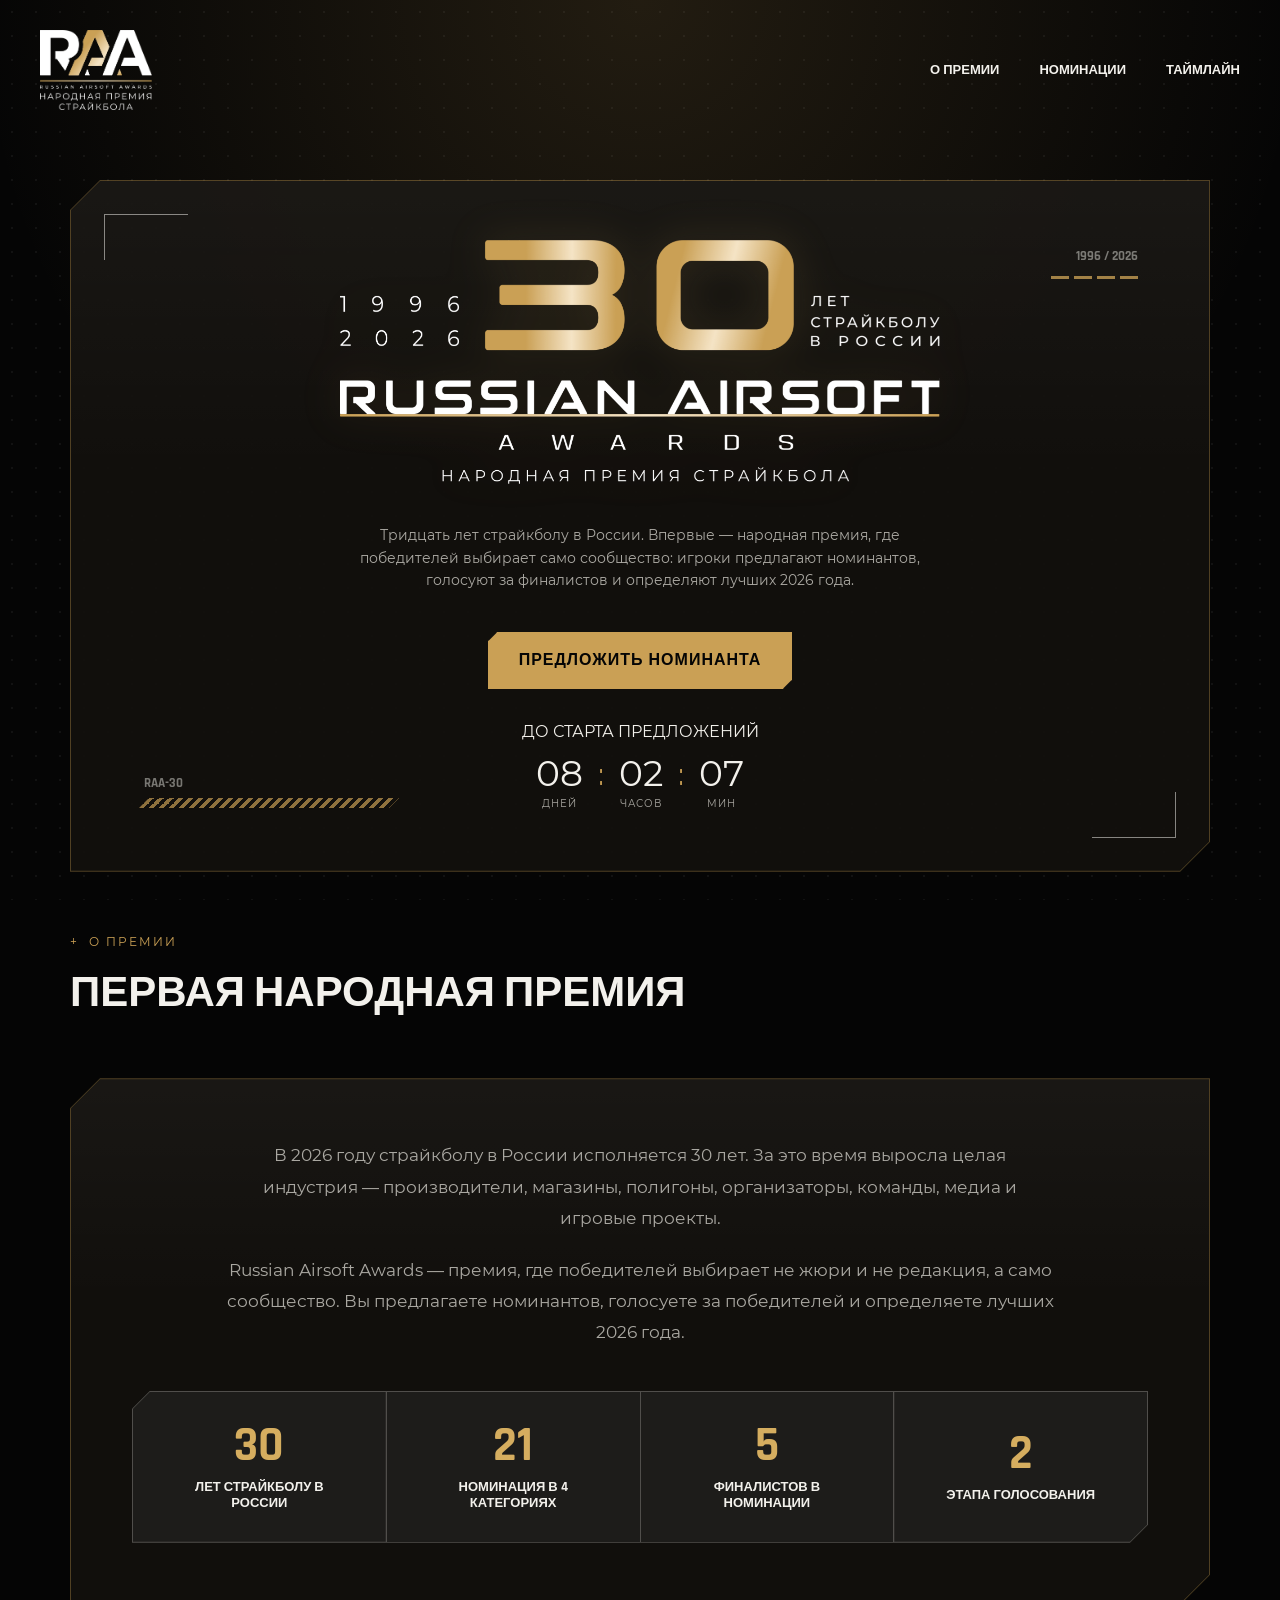
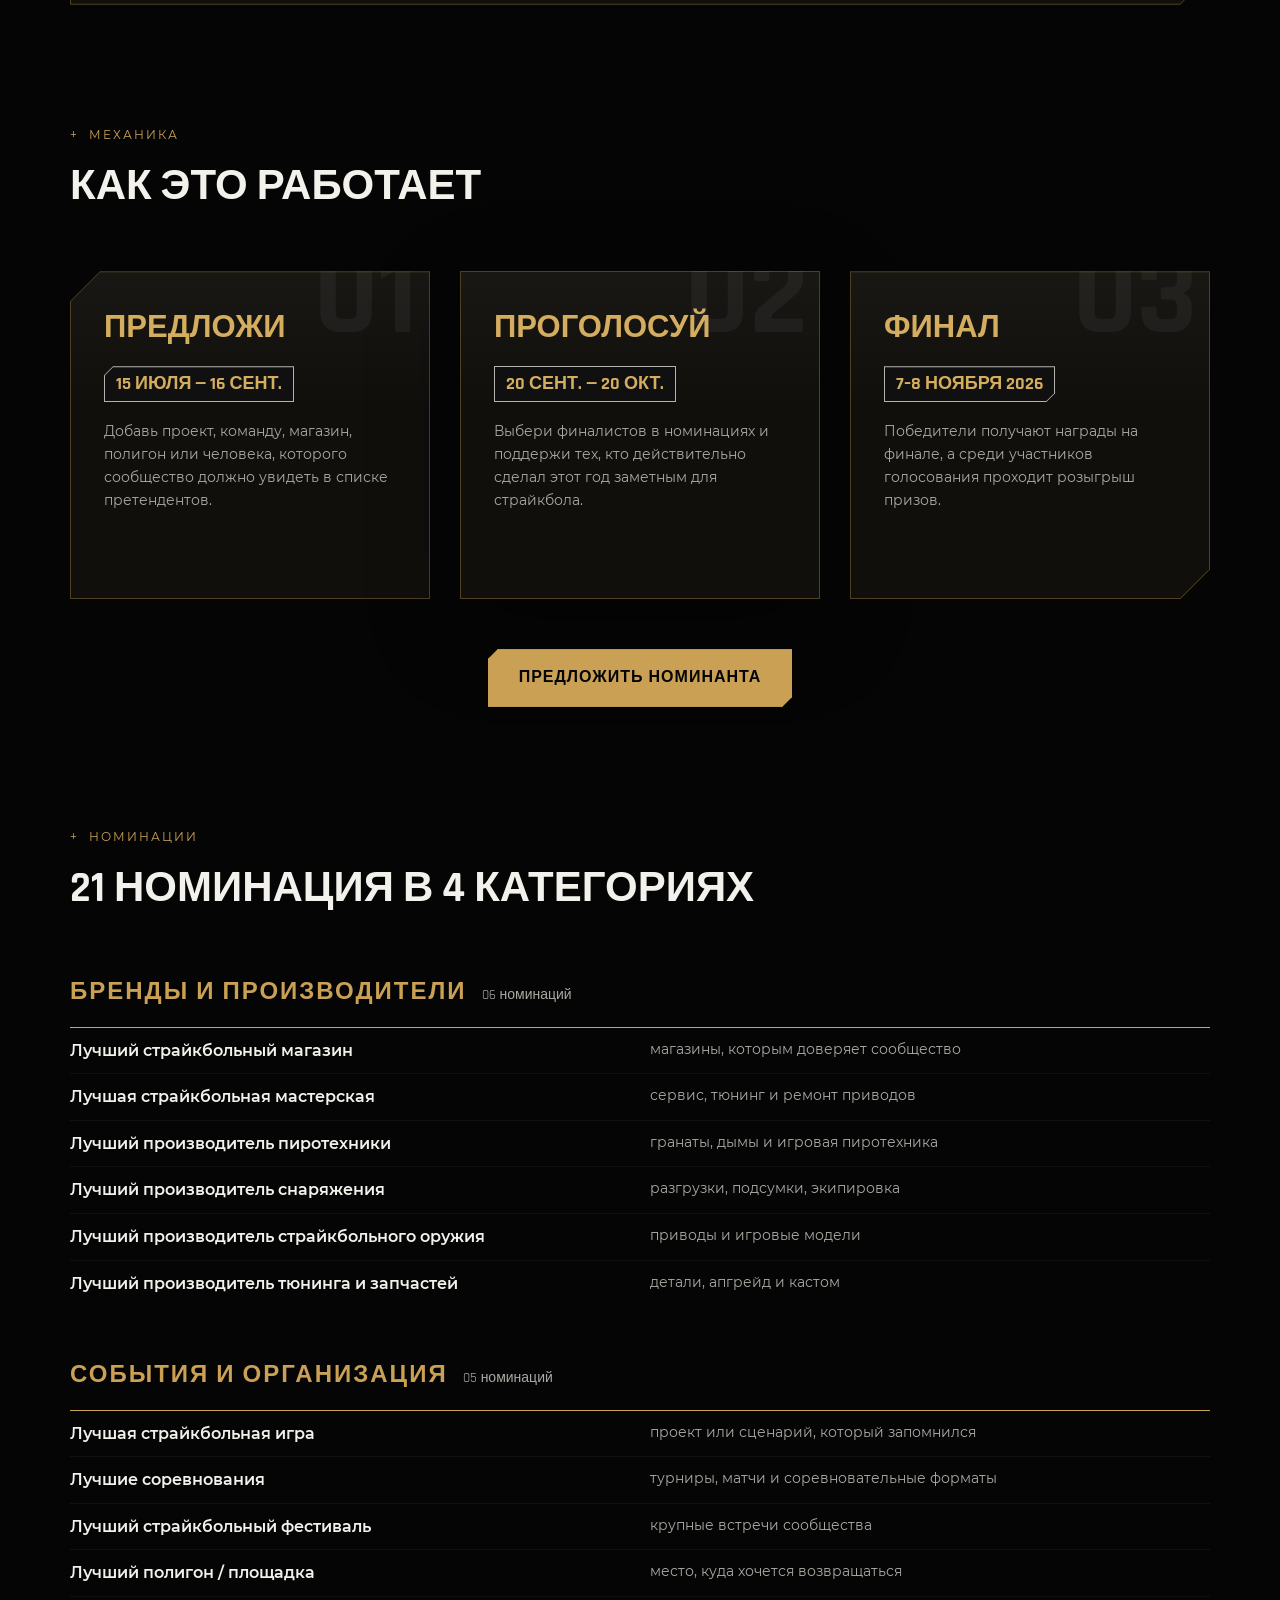
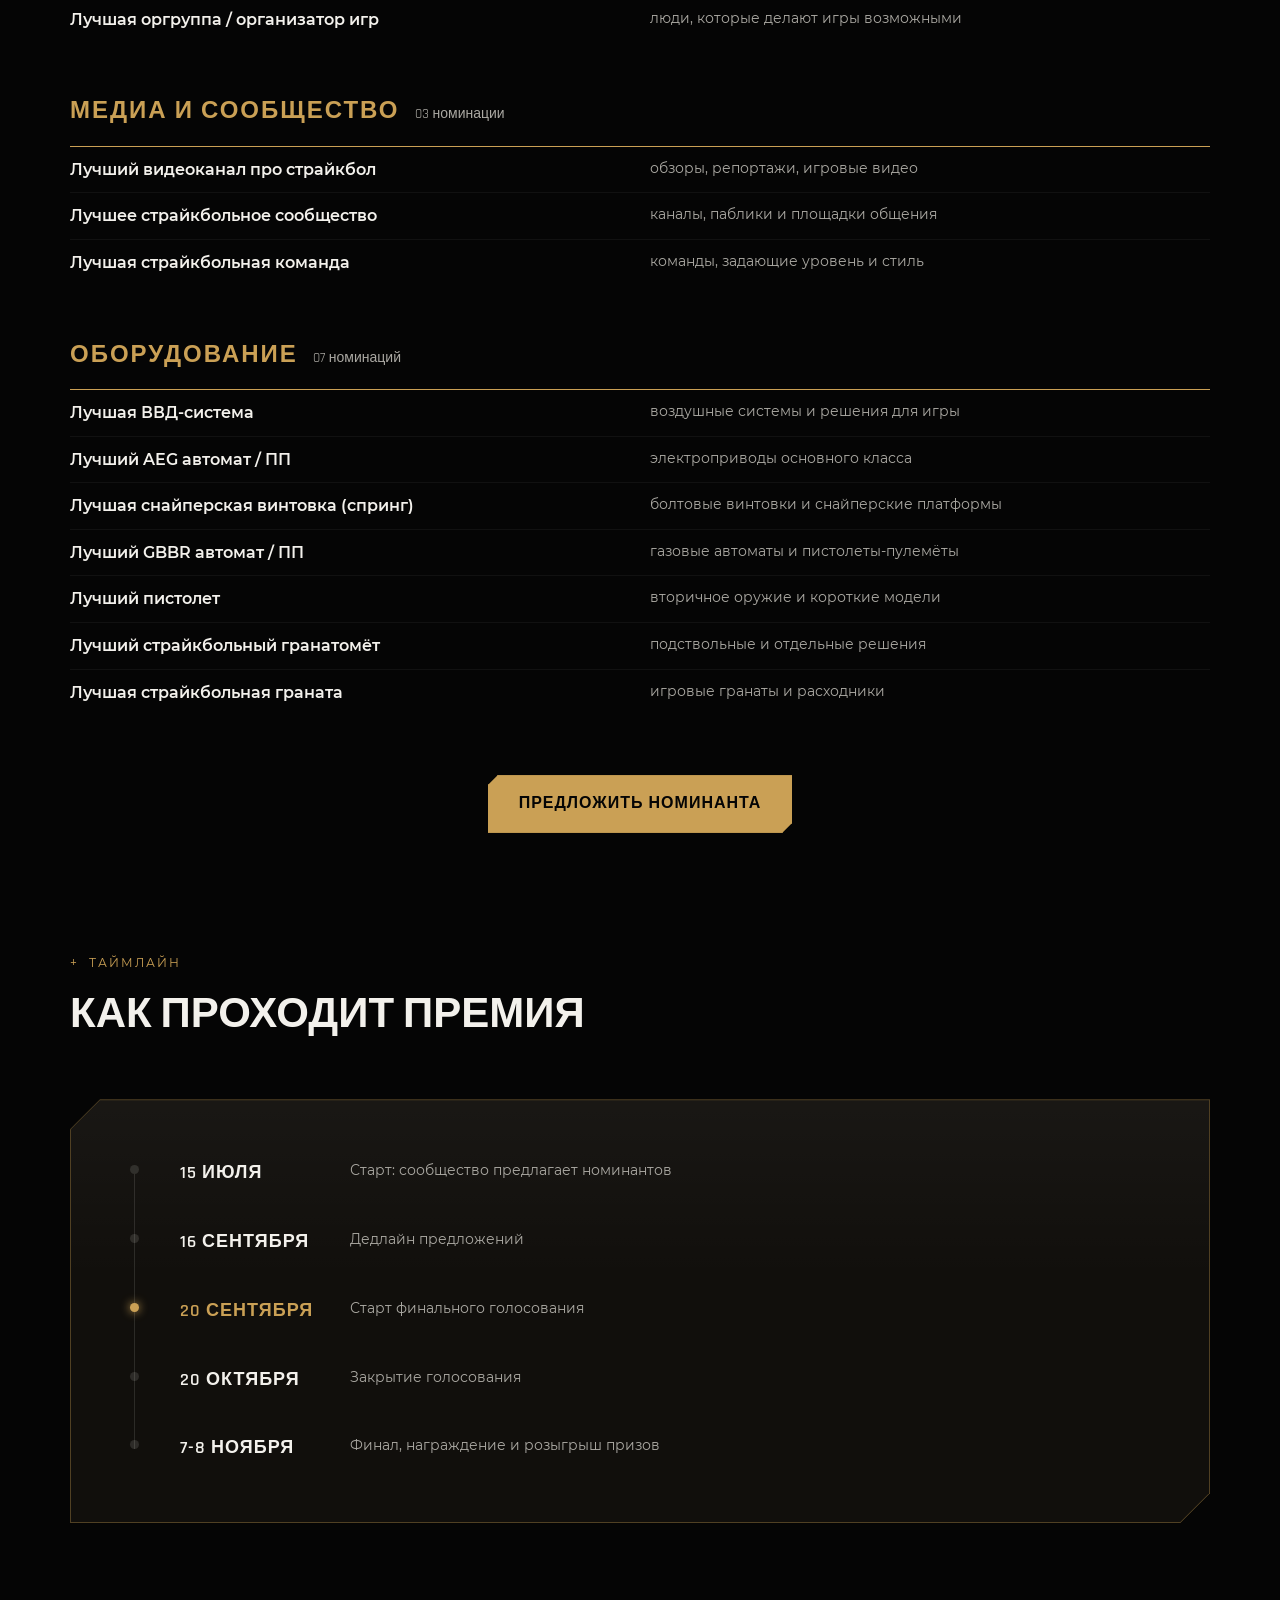
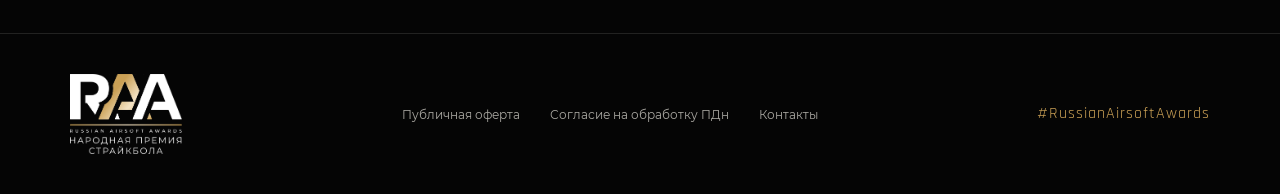
==== commit 2baabf54: "fix: mobile layout, section margins, order and typography" ====
--- a/index.html
+++ b/index.html
@@ -110,41 +110,7 @@
         </section>
         
         <!-- TIMELINE SECTION -->
-        <section id="timeline" class="section">
-            <div class="section-header">
-                <div class="section-eyebrow"><span class="plus-icon">+</span> ТАЙМЛАЙН</div>
-                <h2 class="section-title">КАК ПРОХОДИТ ПРЕМИЯ</h2>
-            </div>
-            
-            <div class="timeline-container tech-panel">
-                <div class="timeline-line"></div>
-                <div class="timeline-item">
-                    <div class="tl-dot"></div>
-                    <div class="tl-date">15 ИЮЛЯ</div>
-                    <div class="tl-desc">Старт: сообщество предлагает номинантов</div>
-                </div>
-                <div class="timeline-item">
-                    <div class="tl-dot"></div>
-                    <div class="tl-date">16 СЕНТЯБРЯ</div>
-                    <div class="tl-desc">Дедлайн предложений</div>
-                </div>
-                <div class="timeline-item active">
-                    <div class="tl-dot"></div>
-                    <div class="tl-date gold-text">20 СЕНТЯБРЯ</div>
-                    <div class="tl-desc">Старт финального голосования</div>
-                </div>
-                <div class="timeline-item">
-                    <div class="tl-dot"></div>
-                    <div class="tl-date">20 ОКТЯБРЯ</div>
-                    <div class="tl-desc">Закрытие голосования</div>
-                </div>
-                <div class="timeline-item">
-                    <div class="tl-dot"></div>
-                    <div class="tl-date">7-8 НОЯБРЯ</div>
-                    <div class="tl-desc">Финал, награждение и розыгрыш призов</div>
-                </div>
-            </div>
-        </section>
+        
 
         <!-- MECHANICS SECTION -->
         <section id="mechanics" class="section">
@@ -321,6 +287,42 @@
             </div>
         </section>
 
+    <section id="timeline" class="section">
+            <div class="section-header">
+                <div class="section-eyebrow"><span class="plus-icon">+</span> ТАЙМЛАЙН</div>
+                <h2 class="section-title">КАК ПРОХОДИТ ПРЕМИЯ</h2>
+            </div>
+            
+            <div class="timeline-container tech-panel">
+                <div class="timeline-line"></div>
+                <div class="timeline-item">
+                    <div class="tl-dot"></div>
+                    <div class="tl-date">15 ИЮЛЯ</div>
+                    <div class="tl-desc">Старт: сообщество предлагает номинантов</div>
+                </div>
+                <div class="timeline-item">
+                    <div class="tl-dot"></div>
+                    <div class="tl-date">16 СЕНТЯБРЯ</div>
+                    <div class="tl-desc">Дедлайн предложений</div>
+                </div>
+                <div class="timeline-item active">
+                    <div class="tl-dot"></div>
+                    <div class="tl-date gold-text">20 СЕНТЯБРЯ</div>
+                    <div class="tl-desc">Старт финального голосования</div>
+                </div>
+                <div class="timeline-item">
+                    <div class="tl-dot"></div>
+                    <div class="tl-date">20 ОКТЯБРЯ</div>
+                    <div class="tl-desc">Закрытие голосования</div>
+                </div>
+                <div class="timeline-item">
+                    <div class="tl-dot"></div>
+                    <div class="tl-date">7-8 НОЯБРЯ</div>
+                    <div class="tl-desc">Финал, награждение и розыгрыш призов</div>
+                </div>
+            </div>
+        </section>
+
     </main>
 
     <footer class="footer">
@@ -338,5 +340,26 @@
             </div>
         </div>
     </footer>
+
+<script>
+    document.addEventListener("DOMContentLoaded", function() {
+        const menuToggle = document.querySelector('.menu-toggle');
+        const nav = document.querySelector('.nav');
+        const navLinks = document.querySelectorAll('.nav-link');
+
+        if (menuToggle && nav) {
+            menuToggle.addEventListener('click', () => {
+                nav.classList.toggle('active');
+                menuToggle.setAttribute('aria-expanded', nav.classList.contains('active'));
+            });
+            navLinks.forEach(link => {
+                link.addEventListener('click', () => {
+                    nav.classList.remove('active');
+                    menuToggle.setAttribute('aria-expanded', 'false');
+                });
+            });
+        }
+    });
+</script>
 </body>
 </html>
--- a/style.css
+++ b/style.css
@@ -76,12 +76,12 @@
 }
 
 html {
-    min-width: 480px;
+    min-width: 320px;
     scroll-behavior: smooth;
 }
 
 body {
-    min-width: 480px;
+    min-width: 320px;
     background-color: var(--bg-main);
     color: var(--text-main);
     font-family: var(--font-body);
@@ -103,35 +103,24 @@
 .background-grid {
     position: fixed;
     inset: 0;
-    width: max(100vw, 480px);
+    width: max(100vw, 320px);
     height: 100vh;
     overflow: hidden;
-    background:
-        radial-gradient(circle at 76% 7%, rgba(202, 160, 85, 0.13), transparent 28%),
-        radial-gradient(circle at 18% 44%, rgba(221, 221, 221, 0.04), transparent 30%),
-        repeating-linear-gradient(148deg, rgba(255, 255, 255, 0.052) 0 1px, transparent 1px 34px),
-        repeating-linear-gradient(28deg, rgba(202, 160, 85, 0.042) 0 1px, transparent 1px 58px),
-        linear-gradient(90deg, rgba(255, 255, 255, 0.024) 0 1px, transparent 1px 25%),
-        linear-gradient(180deg, #070707 0%, #030303 52%, #080808 100%);
     z-index: -1;
     pointer-events: none;
+    background-color: var(--bg-main);
+    background-image: radial-gradient(rgba(255, 255, 255, 0.05) 1px, transparent 1px);
+    background-size: 24px 24px;
 }
 .background-grid::before {
     content: '';
     position: absolute;
     inset: 0;
-    background:
-        linear-gradient(120deg, transparent 0 18%, rgba(202, 160, 85, 0.055) 18% 18.2%, transparent 18.2% 42%, rgba(255, 255, 255, 0.04) 42% 42.15%, transparent 42.15%),
-        linear-gradient(300deg, transparent 0 34%, rgba(255, 255, 255, 0.035) 34% 34.16%, transparent 34.16% 68%, rgba(202, 160, 85, 0.045) 68% 68.18%, transparent 68.18%);
+    background: radial-gradient(circle at 50% 0%, rgba(202, 160, 85, 0.15), transparent 60%);
     opacity: 1;
 }
 .background-grid::after {
-    content: '';
-    position: absolute;
-    inset: 0;
-    background:
-        linear-gradient(90deg, rgba(202, 160, 85, 0.07), transparent 18%, transparent 82%, rgba(202, 160, 85, 0.055)),
-        radial-gradient(ellipse at center, transparent 0%, rgba(0, 0, 0, 0.52) 72%, rgba(0, 0, 0, 0.76) 100%);
+    display: none;
 }
 
 /* Typography */
@@ -395,6 +384,7 @@
 
 /* Header */
 .header {
+    position: relative;
     display: flex;
     justify-content: space-between;
     align-items: center;
@@ -537,7 +527,7 @@
 
 /* Sections */
 .section {
-    padding: 100px 0;
+    padding: 60px 0;
 }
 .section-header {
     margin-bottom: 50px;
@@ -623,7 +613,7 @@
     font-family: var(--font-head);
     font-weight: 700;
     font-size: 13px;
-    line-height: 1.05;
+    line-height: 1.2;
     letter-spacing: 0;
     text-transform: uppercase;
 }
@@ -877,7 +867,7 @@
 @media (max-width: 768px) {
     html,
     body {
-        min-width: 480px;
+        min-width: 320px;
         overflow-x: auto;
     }
 
@@ -890,12 +880,14 @@
     }
     .header {
         width: min(100% - 40px, 1360px);
-        display: flex;
+        position: relative;
+    display: flex;
         flex-direction: row;
         justify-content: space-between;
         align-items: center;
         gap: 16px;
         padding: 18px 0 12px;
+        position: relative;
     }
     .header-logo {
         width: 82px;
@@ -903,6 +895,18 @@
     }
     .nav {
         display: none;
+    }
+    .nav.active {
+        display: flex;
+        flex-direction: column;
+        position: absolute;
+        top: 100%;
+        left: 0;
+        width: 100%;
+        background: var(--bg-main, #050505);
+        padding: 20px;
+        border-top: 1px solid var(--gold, #caa055);
+        z-index: 10;
     }
     .menu-toggle {
         display: inline-flex;
@@ -949,7 +953,7 @@
         font-size: 14px;
     }
     .section {
-        padding: 68px 0;
+        padding: 40px 0;
     }
     .section-title {
         max-width: 440px;
@@ -989,7 +993,7 @@
     .stat-card .stat-desc {
         max-width: 66px;
         font-size: 8px;
-        line-height: 1.06;
+        line-height: 1.2;
     }
     .stat-card,
     .step-card,
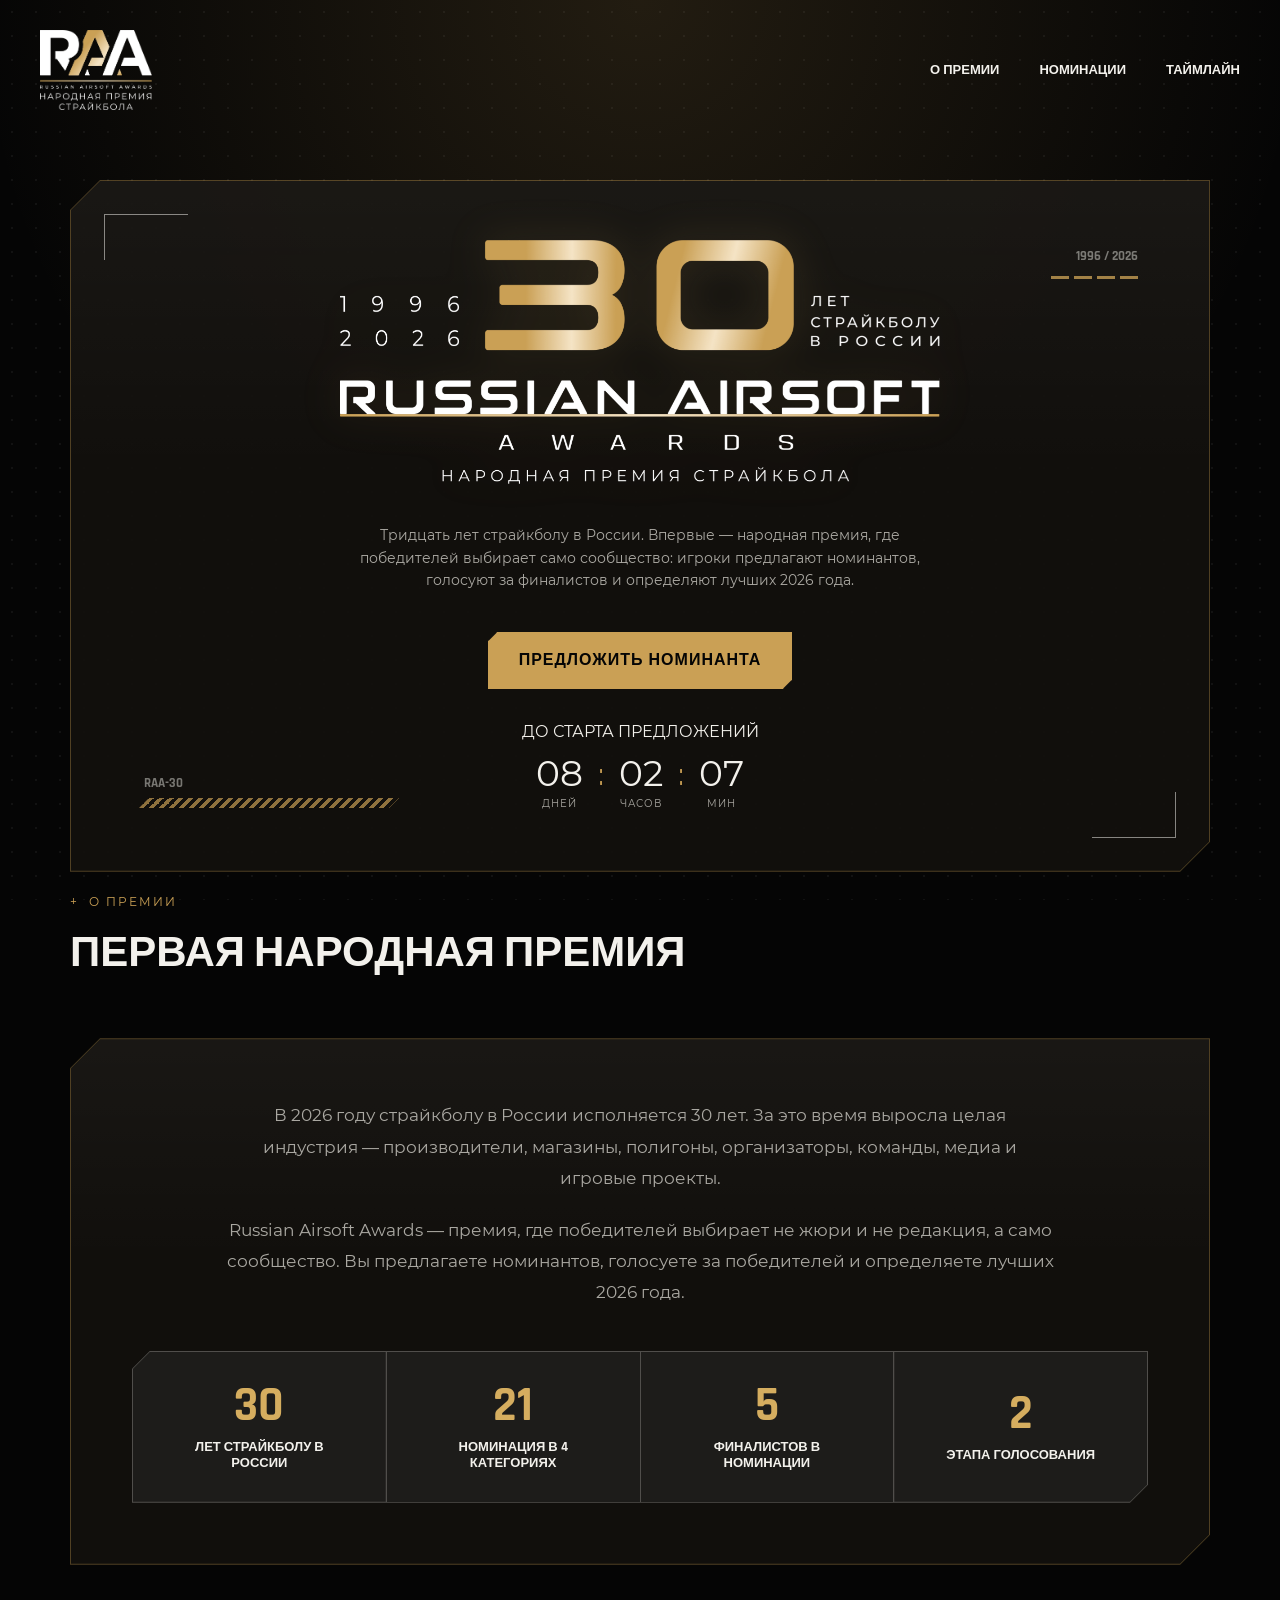
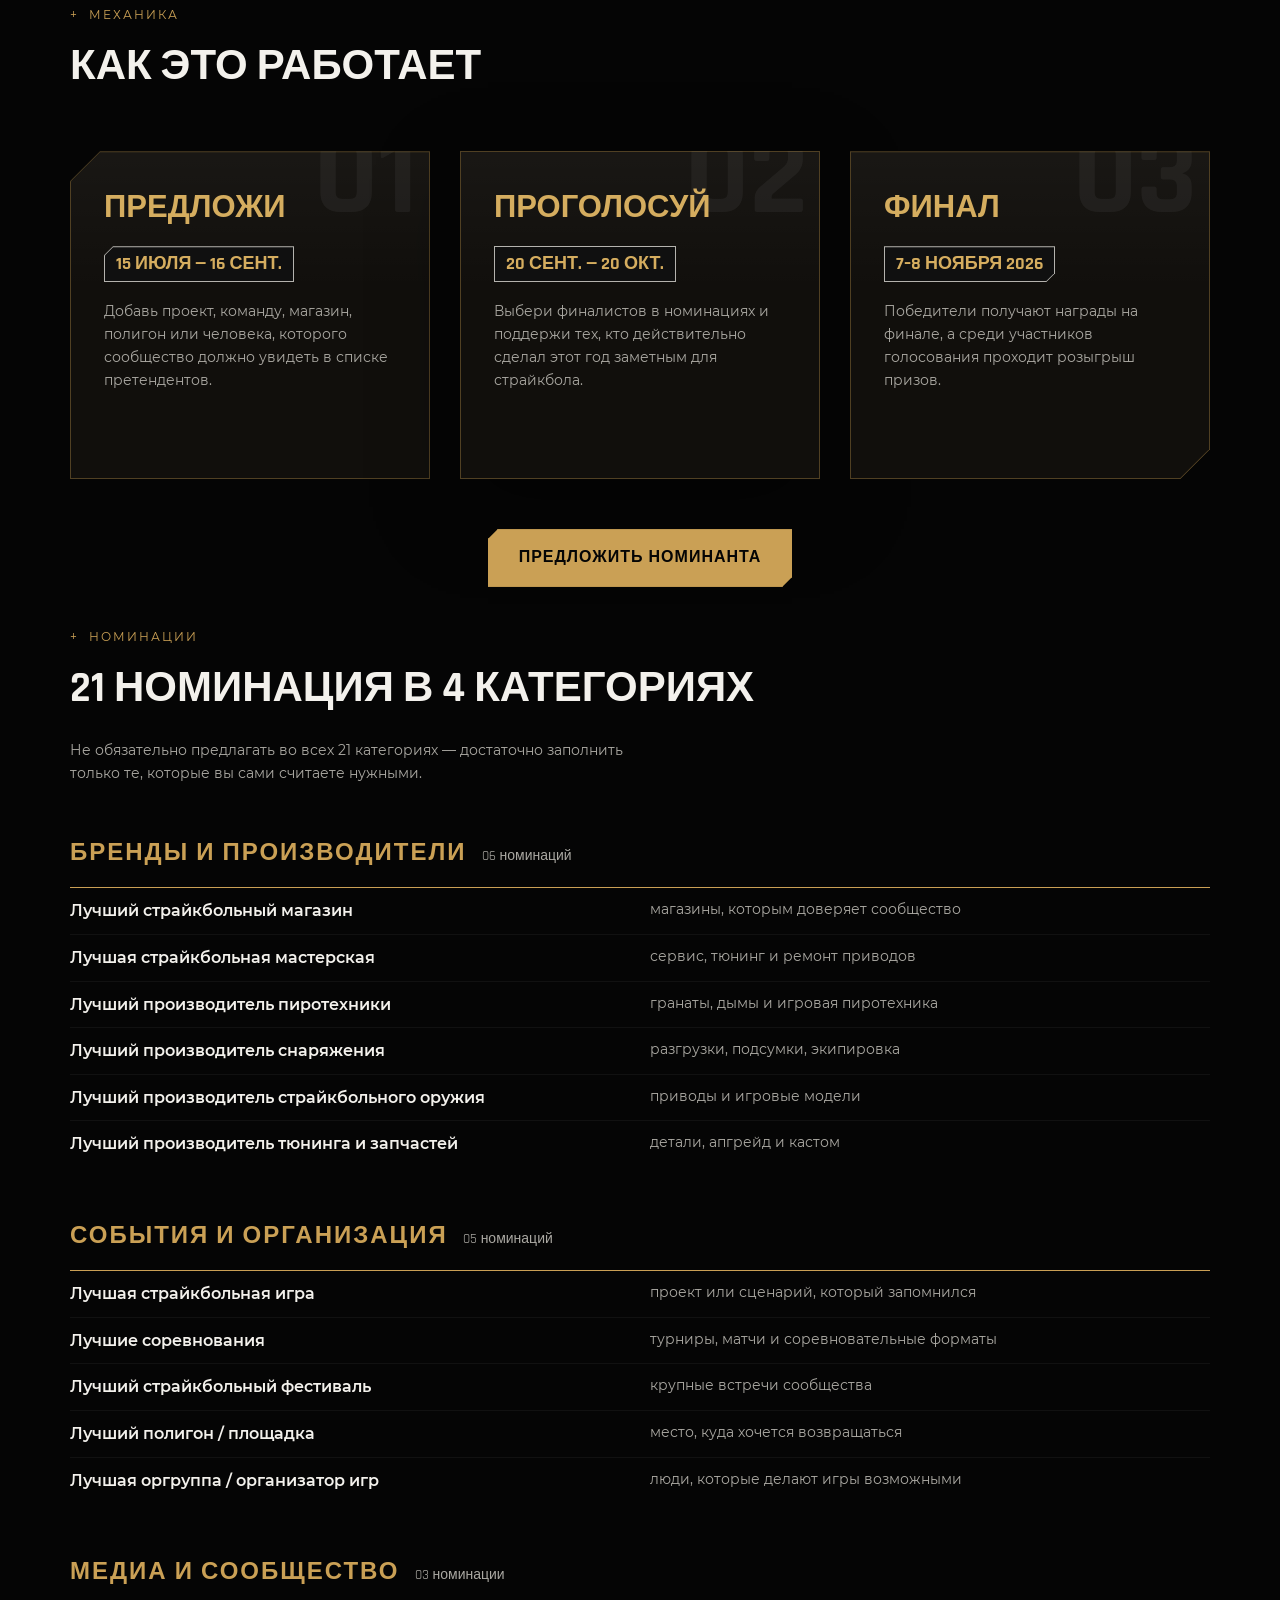
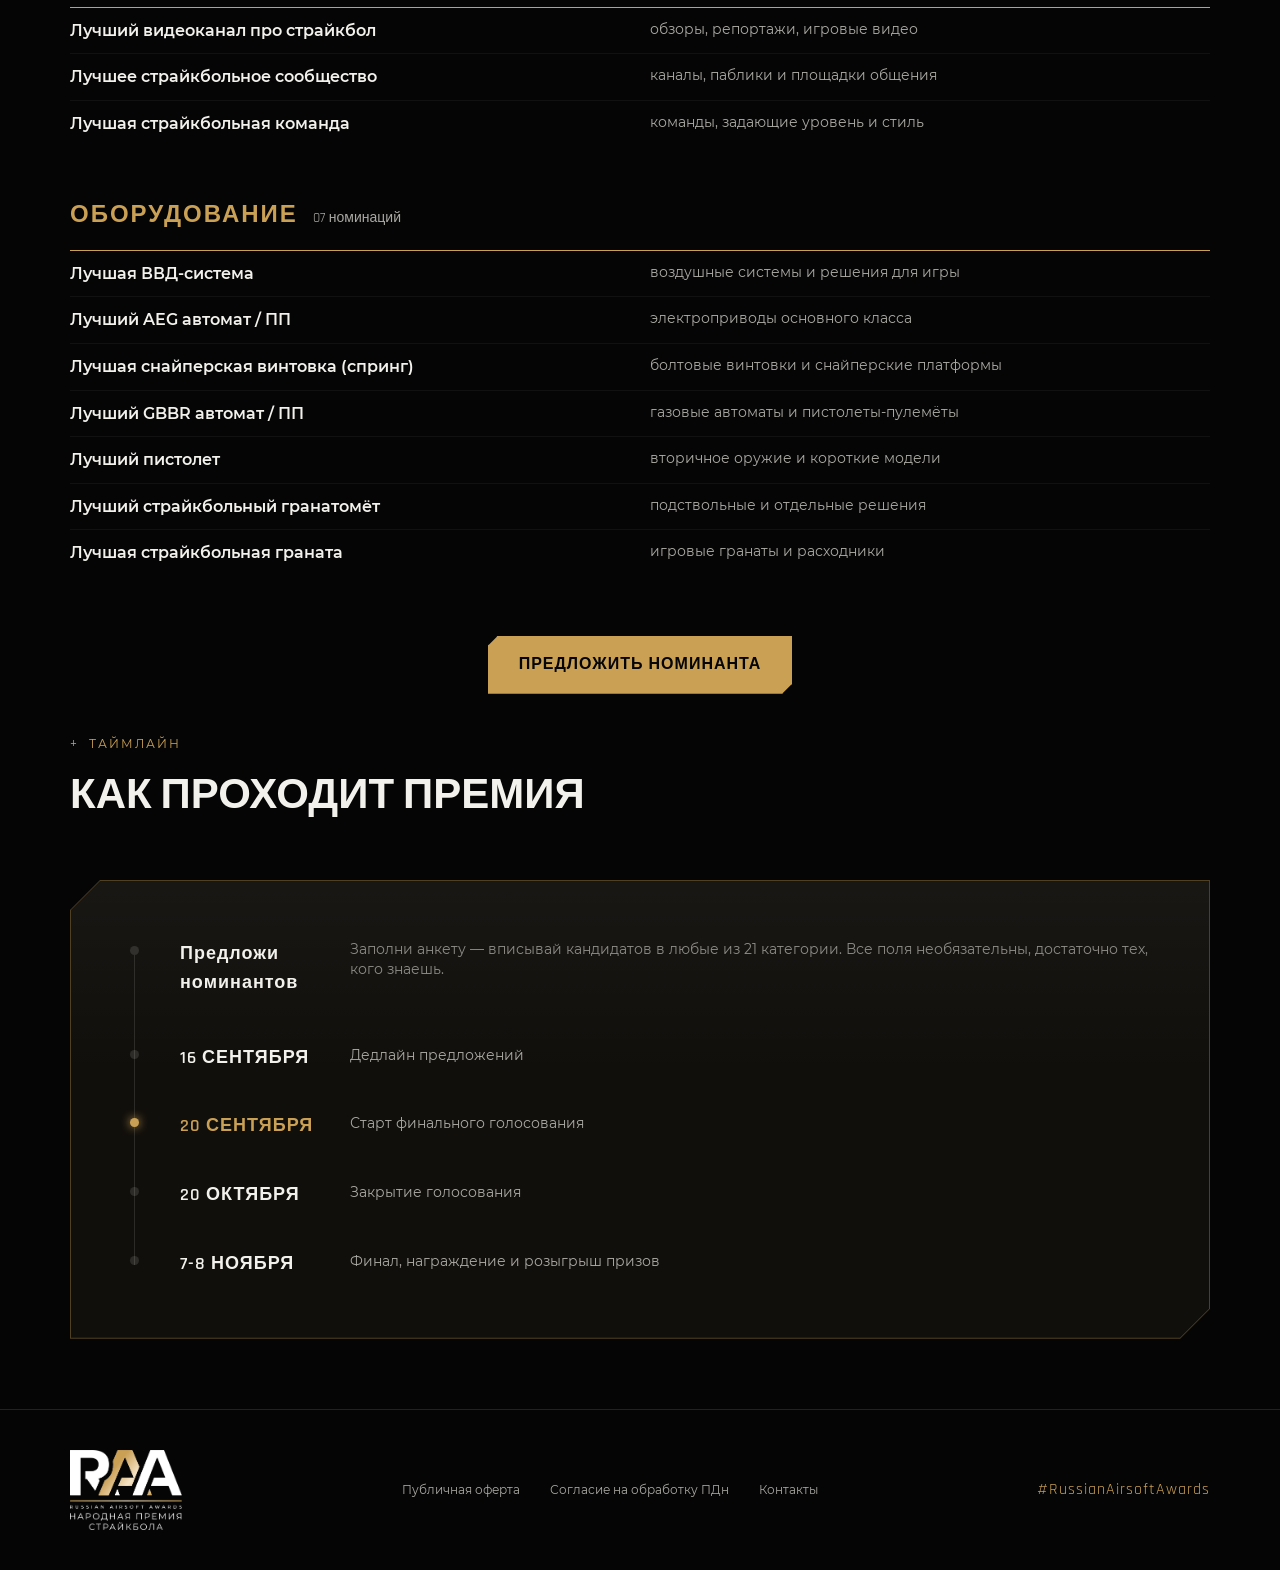
==== commit bc6e6f4b: "feat: content and margin tweaks (clean index)" ====
--- a/index.html
+++ b/index.html
@@ -152,6 +152,7 @@
              <div class="section-header">
                 <div class="section-eyebrow"><span class="plus-icon">+</span> НОМИНАЦИИ</div>
                 <h2 class="section-title">21 НОМИНАЦИЯ В 4 КАТЕГОРИЯХ</h2>
+                <p class="desc text-dim" style="max-width: 600px; margin-top: 16px; font-size: 14px;">Не обязательно предлагать во всех 21 категориях — достаточно заполнить только те, которые вы сами считаете нужными.</p>
             </div>
             
             <div class="nominations-container">
@@ -297,8 +298,8 @@
                 <div class="timeline-line"></div>
                 <div class="timeline-item">
                     <div class="tl-dot"></div>
-                    <div class="tl-date">15 ИЮЛЯ</div>
-                    <div class="tl-desc">Старт: сообщество предлагает номинантов</div>
+                    <div class="tl-date" style="font-size: 18px; margin-bottom: 6px;">Предложи номинантов</div>
+                    <div class="tl-desc" style="font-size: 14px; opacity: 0.8; line-height: 1.4;">Заполни анкету — вписывай кандидатов в любые из 21 категории. Все поля необязательны, достаточно тех, кого знаешь.</div>
                 </div>
                 <div class="timeline-item">
                     <div class="tl-dot"></div>
--- a/style.css
+++ b/style.css
@@ -527,7 +527,7 @@
 
 /* Sections */
 .section {
-    padding: 60px 0;
+    padding: 20px 0;
 }
 .section-header {
     margin-bottom: 50px;
@@ -953,7 +953,7 @@
         font-size: 14px;
     }
     .section {
-        padding: 40px 0;
+        padding: 20px 0;
     }
     .section-title {
         max-width: 440px;
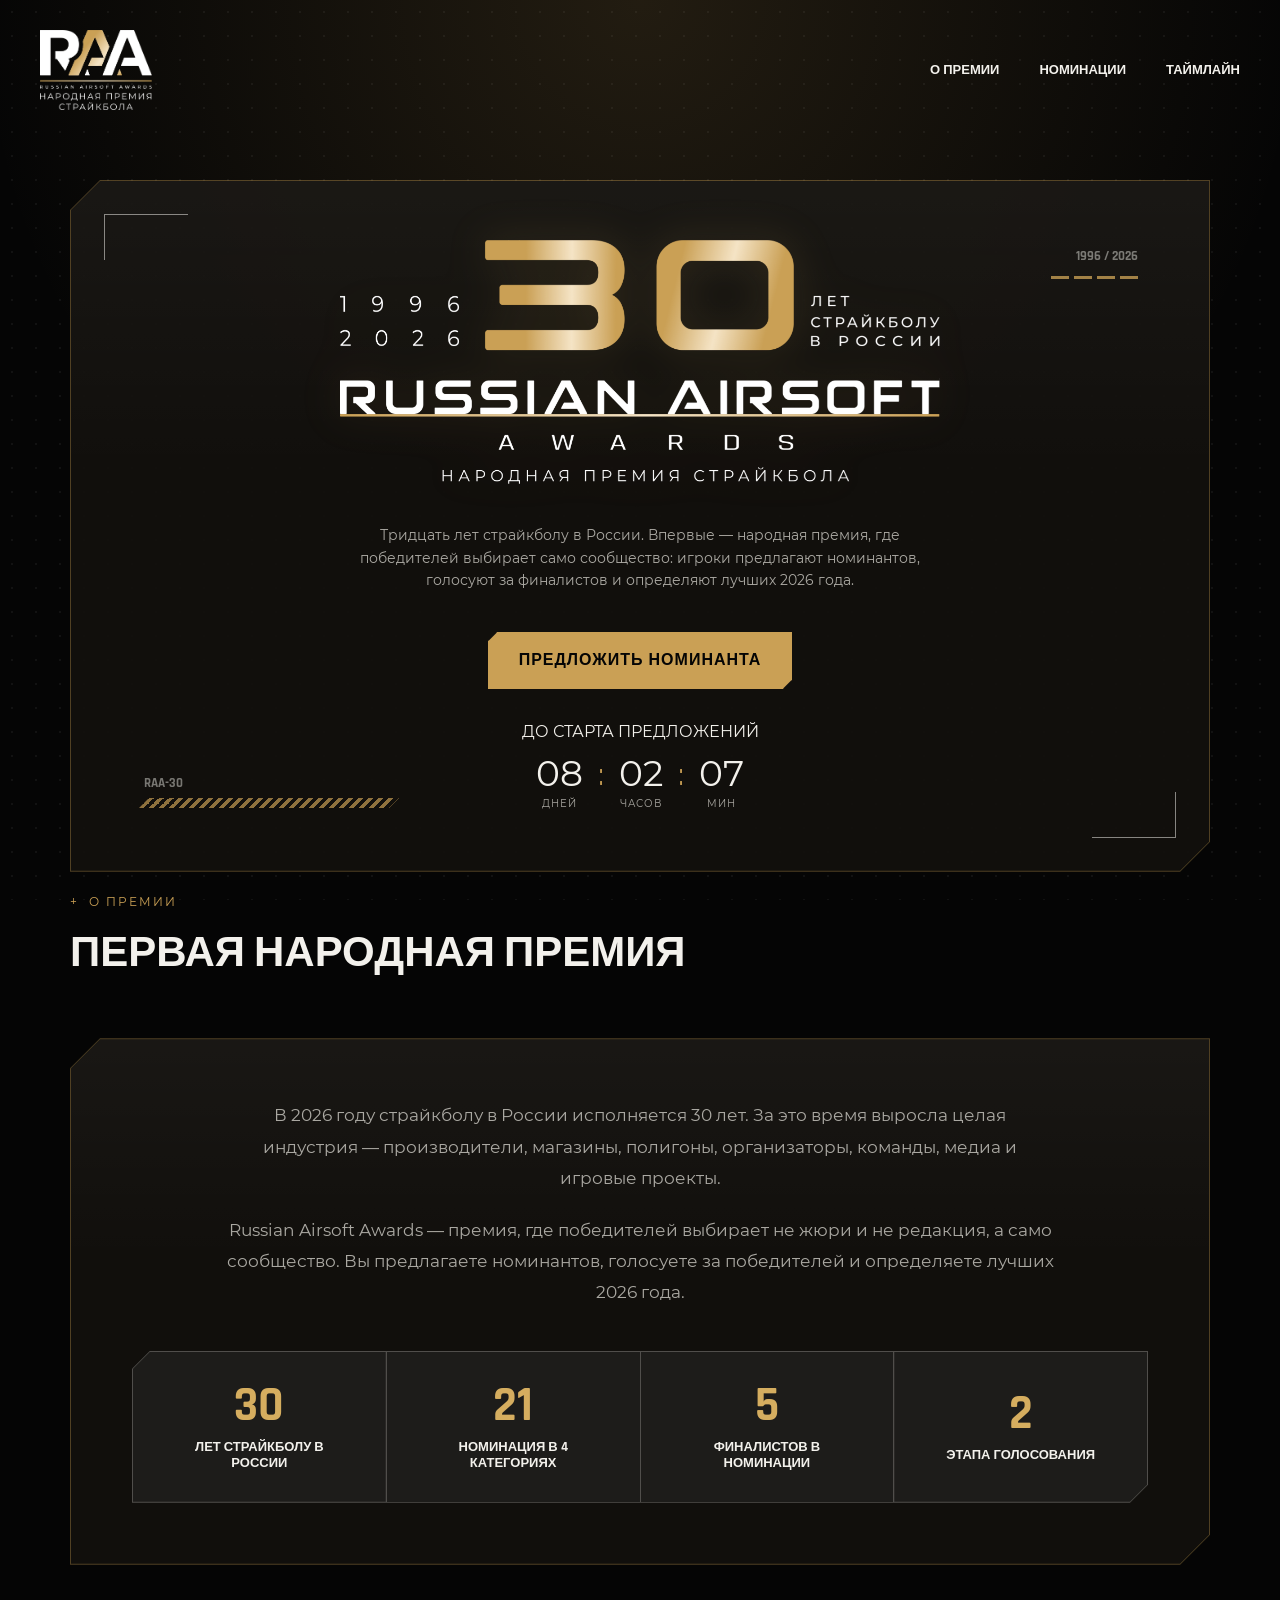
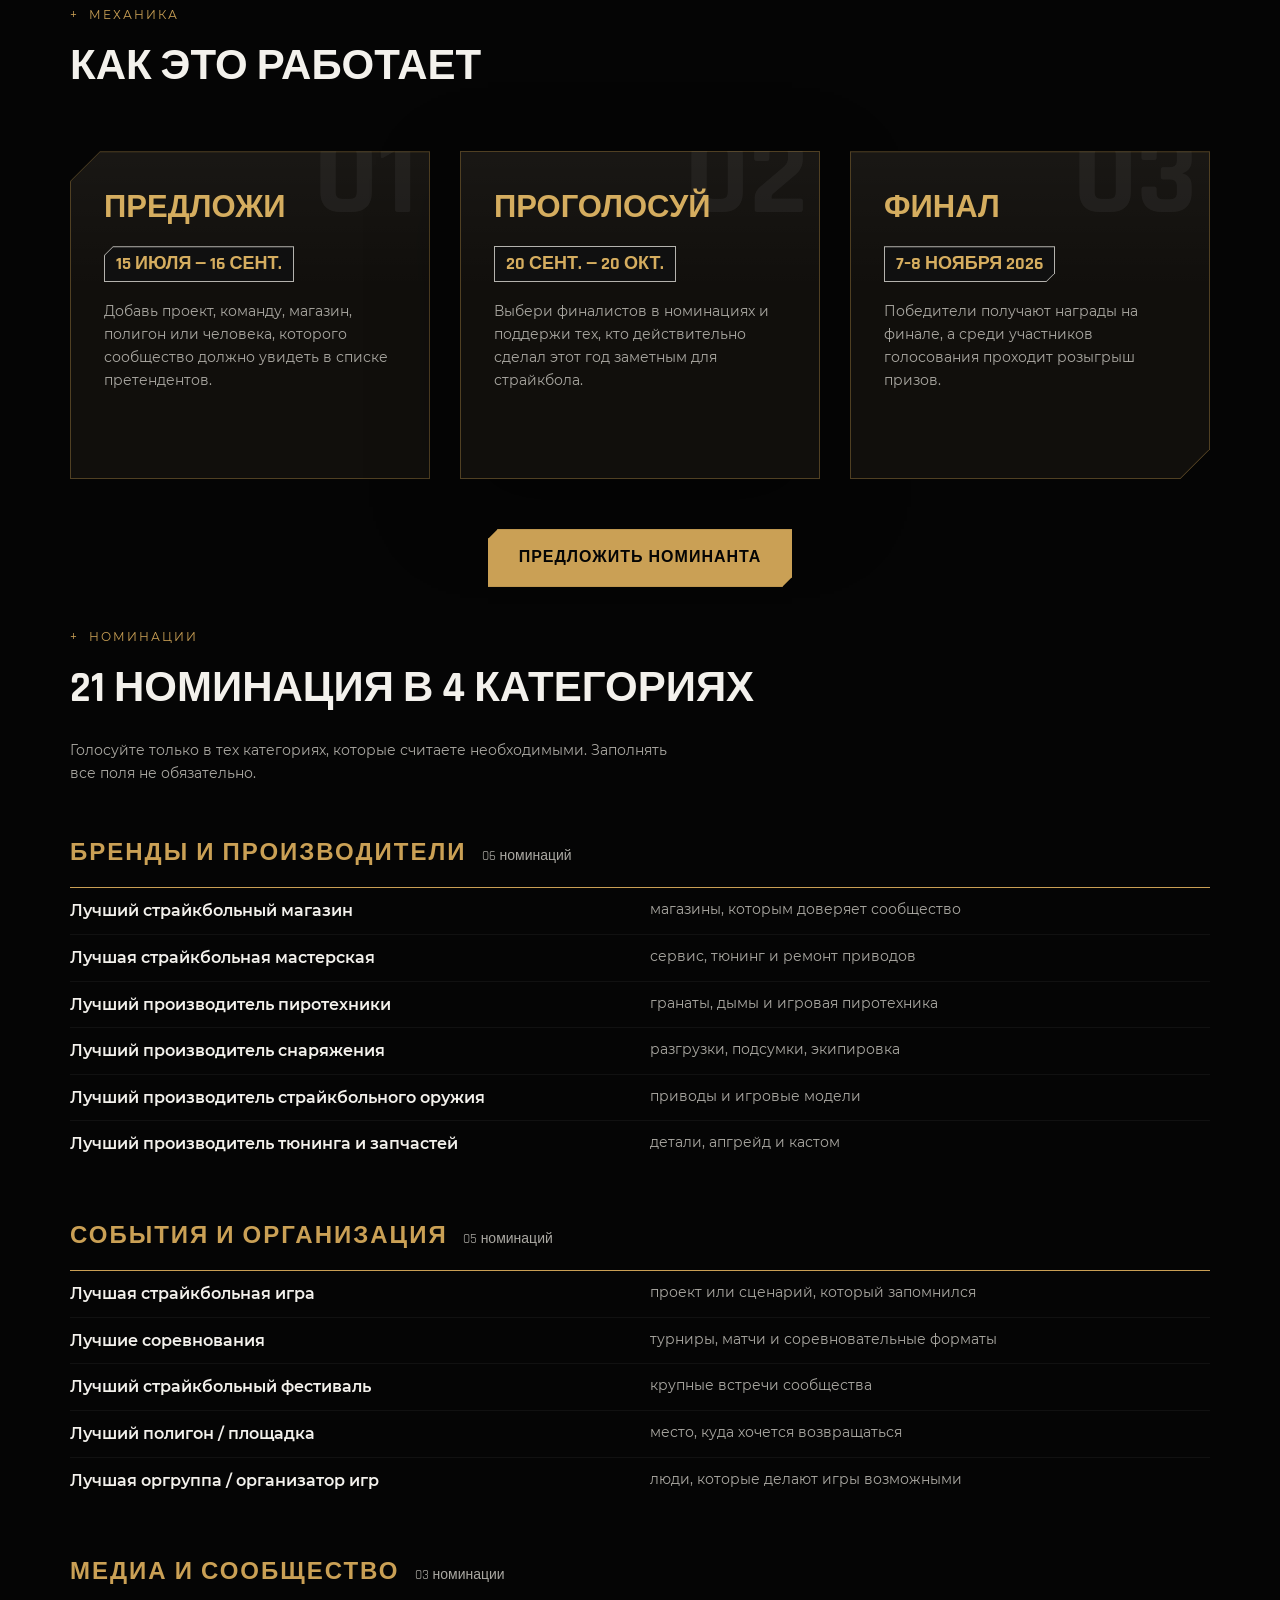
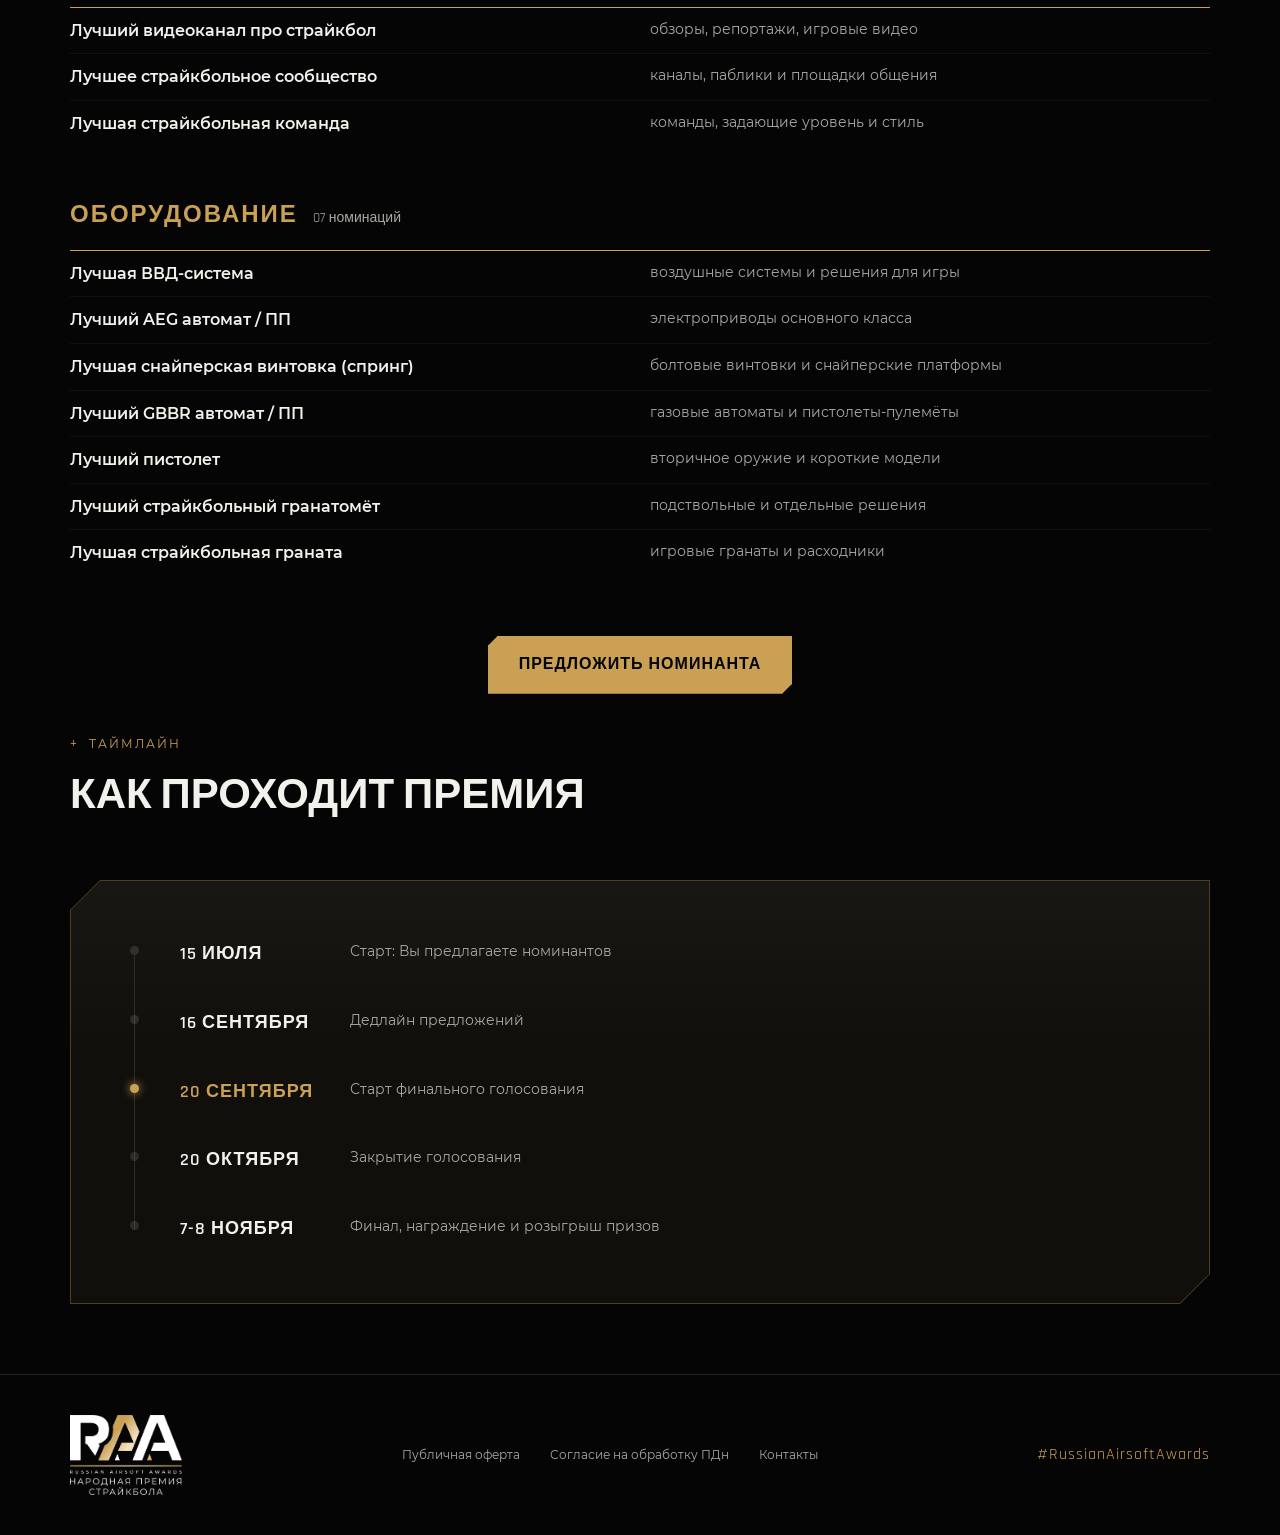
==== commit 464a6c3a: "fix: text changes (clean index)" ====
--- a/index.html
+++ b/index.html
@@ -152,7 +152,7 @@
              <div class="section-header">
                 <div class="section-eyebrow"><span class="plus-icon">+</span> НОМИНАЦИИ</div>
                 <h2 class="section-title">21 НОМИНАЦИЯ В 4 КАТЕГОРИЯХ</h2>
-                <p class="desc text-dim" style="max-width: 600px; margin-top: 16px; font-size: 14px;">Не обязательно предлагать во всех 21 категориях — достаточно заполнить только те, которые вы сами считаете нужными.</p>
+                <p class="desc text-dim" style="max-width: 600px; margin-top: 16px; font-size: 14px;">Голосуйте только в тех категориях, которые считаете необходимыми. Заполнять все поля не обязательно.</p>
             </div>
             
             <div class="nominations-container">
@@ -298,8 +298,8 @@
                 <div class="timeline-line"></div>
                 <div class="timeline-item">
                     <div class="tl-dot"></div>
-                    <div class="tl-date" style="font-size: 18px; margin-bottom: 6px;">Предложи номинантов</div>
-                    <div class="tl-desc" style="font-size: 14px; opacity: 0.8; line-height: 1.4;">Заполни анкету — вписывай кандидатов в любые из 21 категории. Все поля необязательны, достаточно тех, кого знаешь.</div>
+                    <div class="tl-date">15 ИЮЛЯ</div>
+                    <div class="tl-desc">Старт: Вы предлагаете номинантов</div>
                 </div>
                 <div class="timeline-item">
                     <div class="tl-dot"></div>
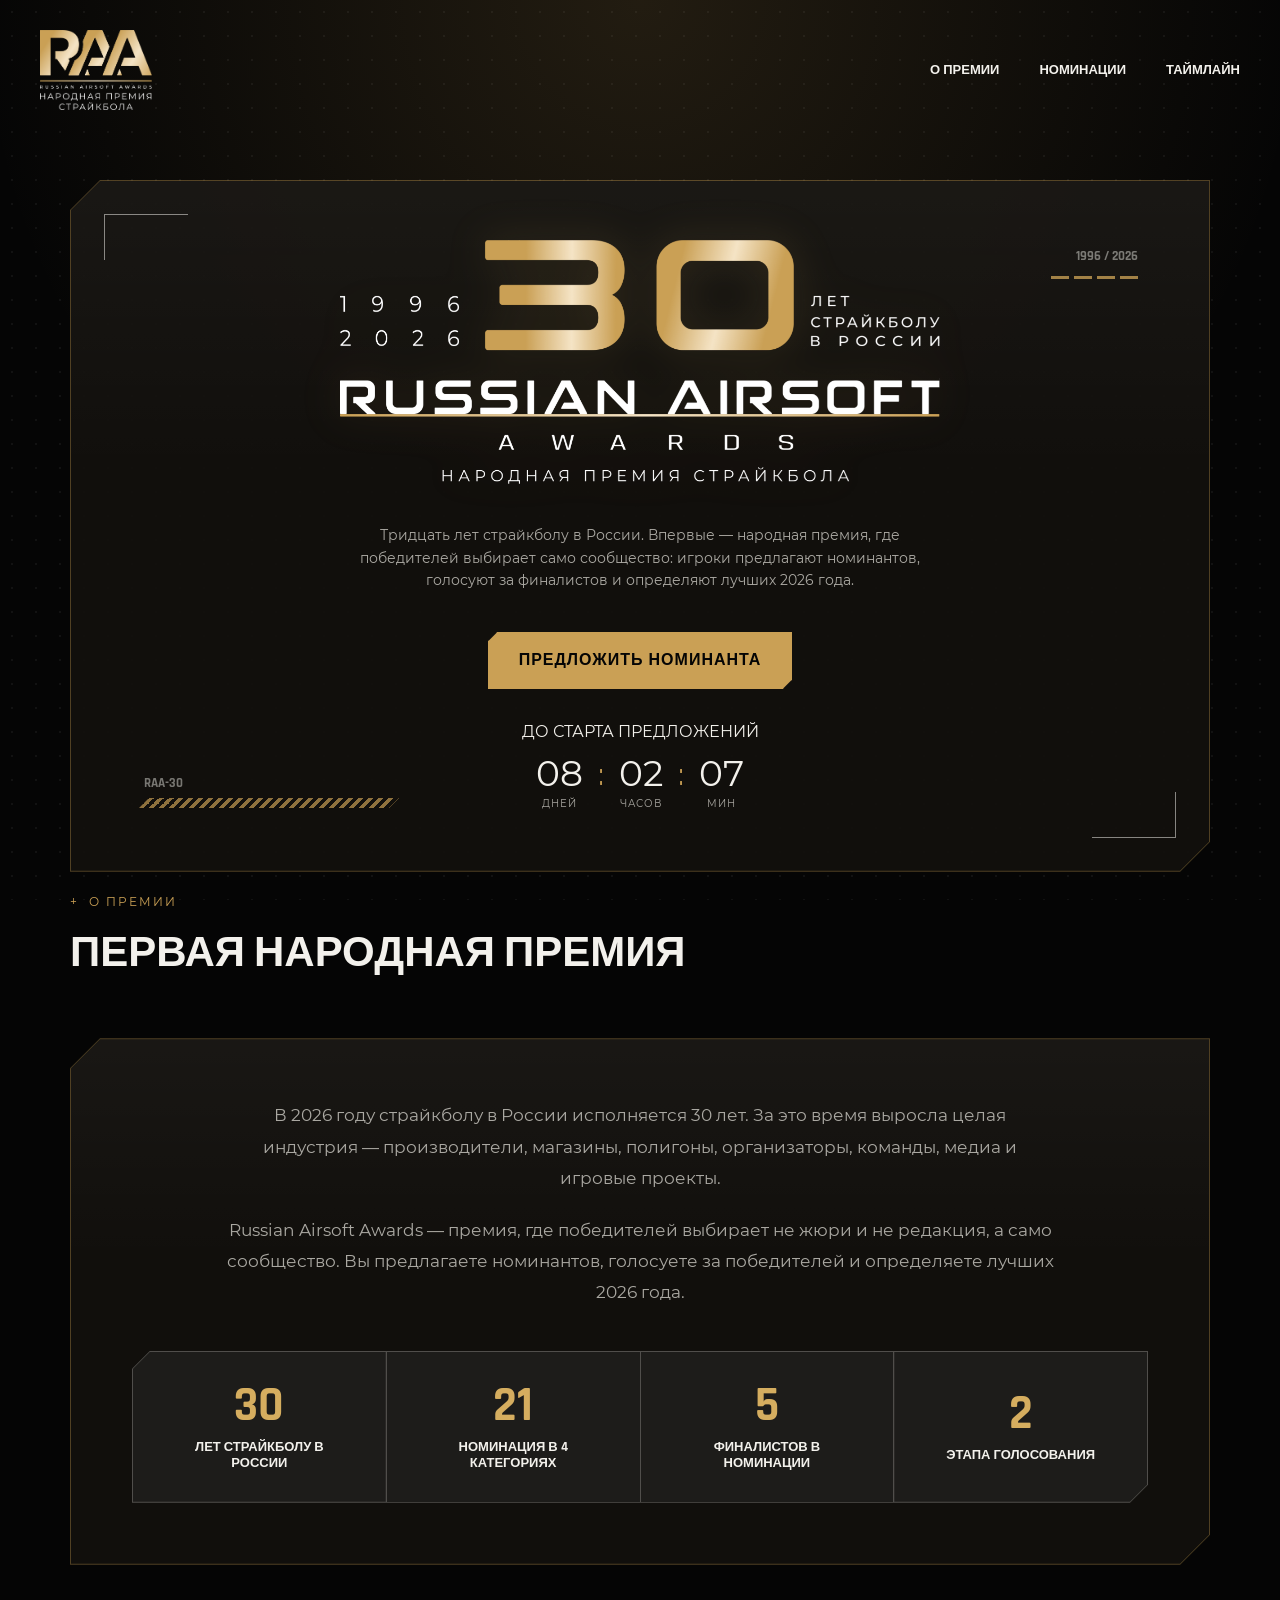
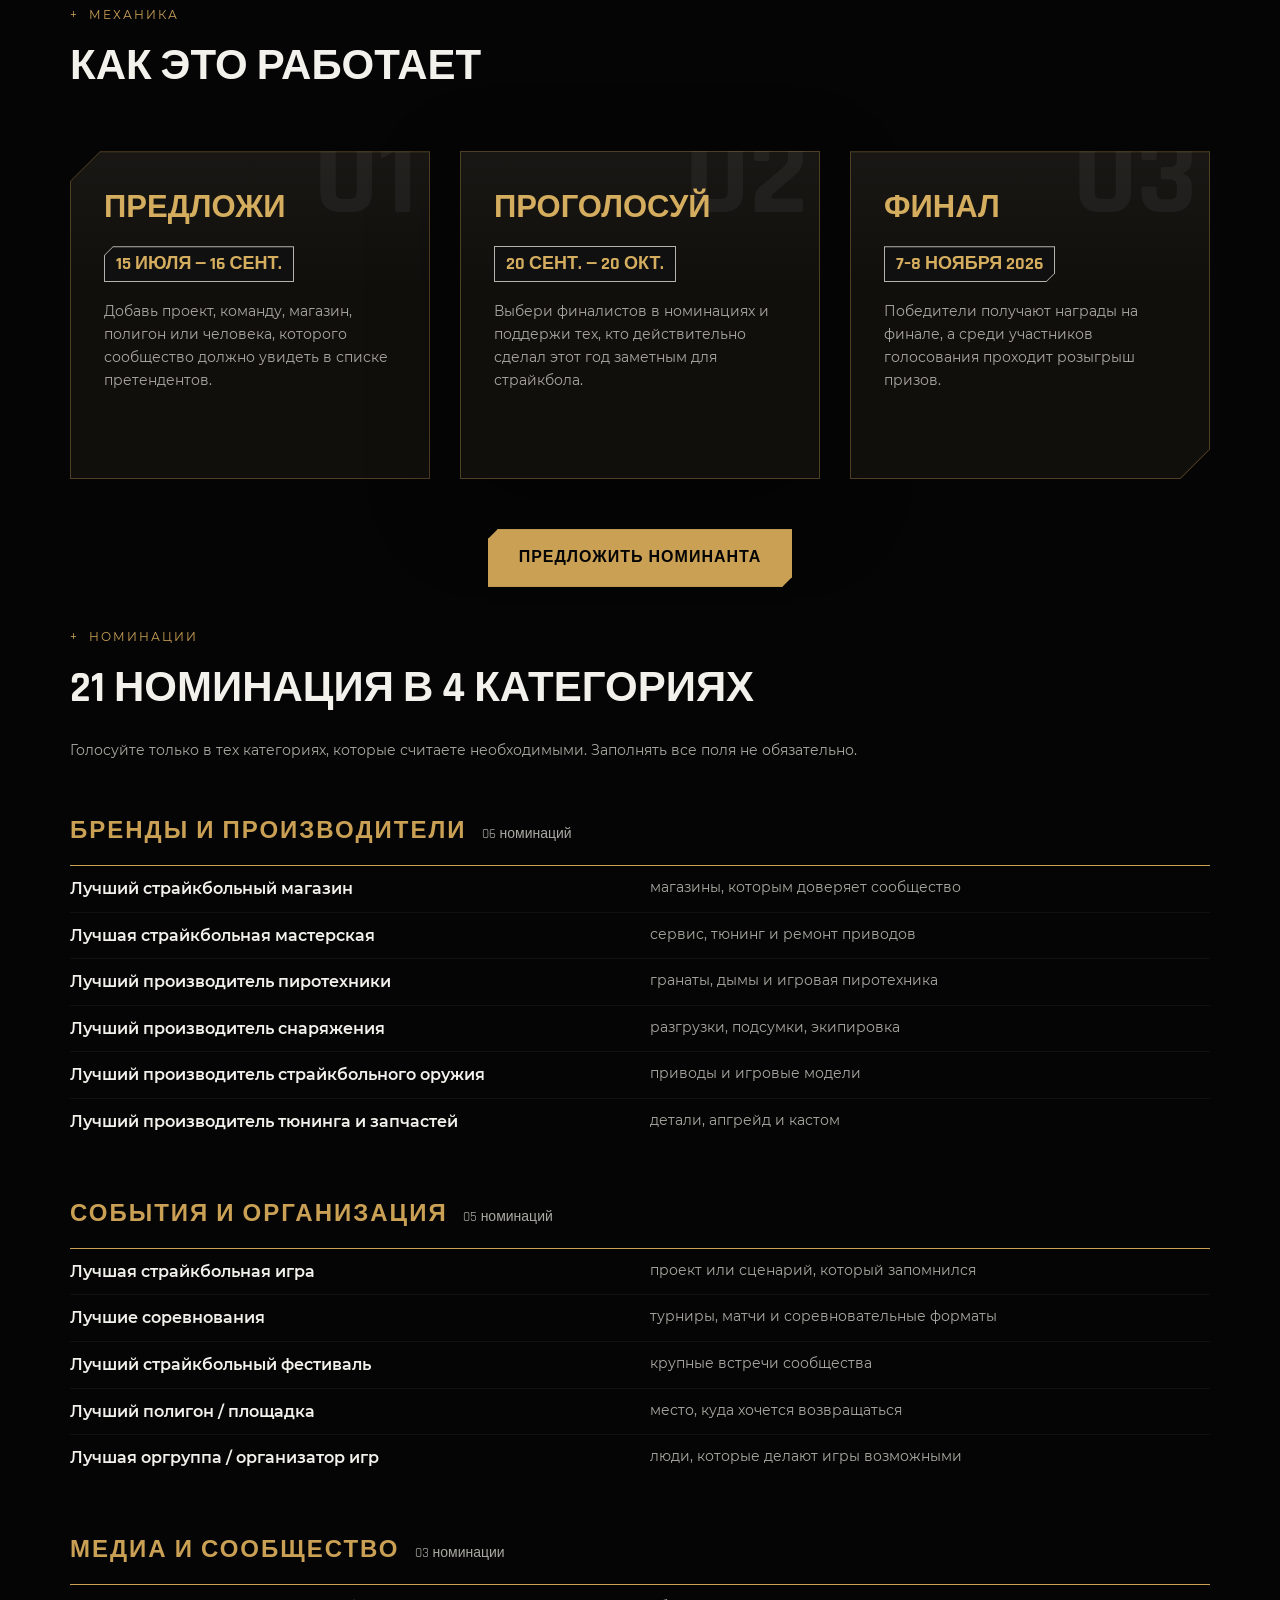
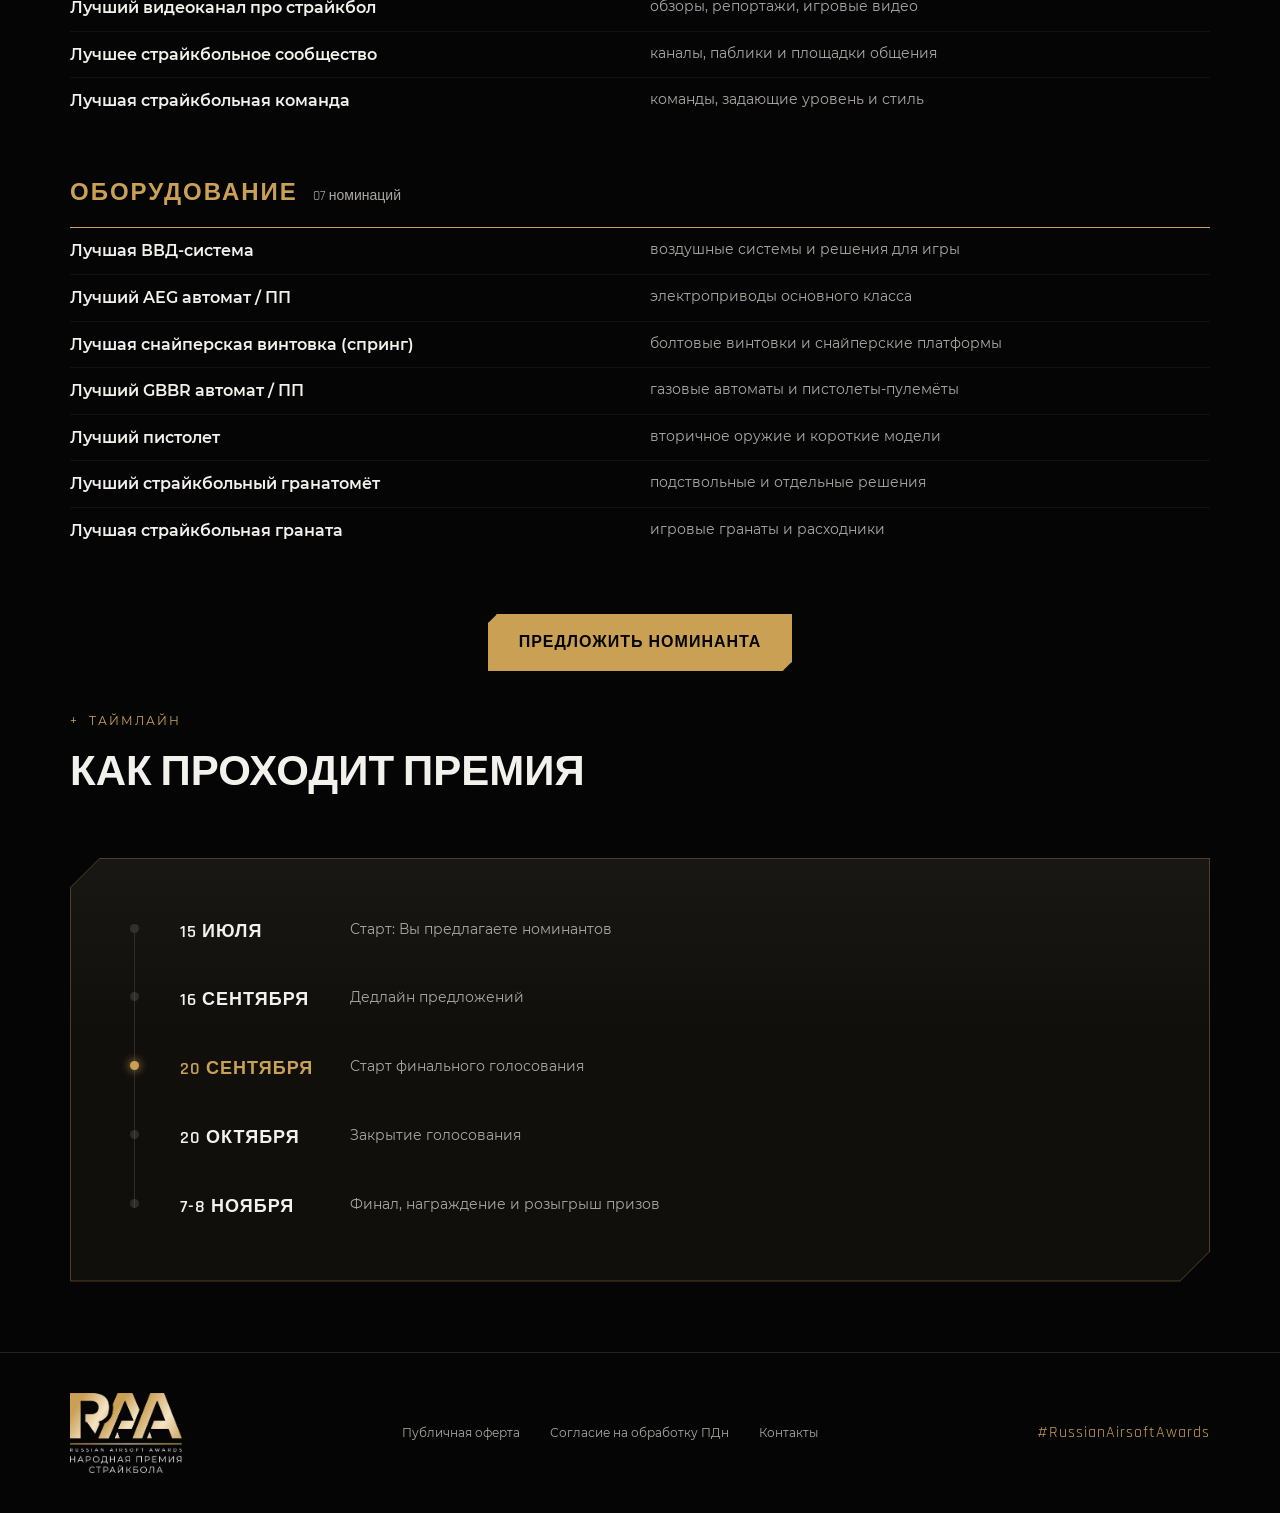
==== commit 67e8e76c: "fix: image update and text unconstrained" ====
--- a/index.html
+++ b/index.html
@@ -12,7 +12,7 @@
 
     <header class="header">
         <a class="logo" href="#" aria-label="Russian Airsoft Awards">
-            <img src="RAA/LOGO/short-raa/RAA_white_PNG.png" alt="Russian Airsoft Awards" class="header-logo">
+            <img src="img/RAA_white_PNG.png" alt="Russian Airsoft Awards" class="header-logo">
         </a>
         <button class="menu-toggle" type="button" aria-label="Открыть меню" aria-expanded="false">
             <span></span>
@@ -42,7 +42,7 @@
                 
                 <div class="hero-content">
                     <div class="hero-logo">
-                        <img src="30y.png" alt="Russian Airsoft Awards 1996-2026" class="hero-image">
+                        <img src="img/30RAA_white_PNG.png" alt="Russian Airsoft Awards 1996-2026" class="hero-image">
                     </div>
 
                     <p class="desc">Тридцать лет страйкболу в России. Впервые — народная премия, где победителей выбирает само сообщество: игроки предлагают номинантов, голосуют за финалистов и определяют лучших 2026 года.</p>
@@ -152,7 +152,7 @@
              <div class="section-header">
                 <div class="section-eyebrow"><span class="plus-icon">+</span> НОМИНАЦИИ</div>
                 <h2 class="section-title">21 НОМИНАЦИЯ В 4 КАТЕГОРИЯХ</h2>
-                <p class="desc text-dim" style="max-width: 600px; margin-top: 16px; font-size: 14px;">Голосуйте только в тех категориях, которые считаете необходимыми. Заполнять все поля не обязательно.</p>
+                <p class="desc text-dim" style="margin-top: 16px; font-size: 14px;">Голосуйте только в тех категориях, которые считаете необходимыми. Заполнять все поля не обязательно.</p>
             </div>
             
             <div class="nominations-container">
@@ -329,7 +329,7 @@
     <footer class="footer">
         <div class="container footer-inner">
             <a class="logo" href="#" aria-label="Russian Airsoft Awards">
-                <img src="RAA/LOGO/short-raa/RAA_white_PNG.png" alt="Russian Airsoft Awards" class="header-logo">
+                <img src="img/RAA_white_PNG.png" alt="Russian Airsoft Awards" class="header-logo">
             </a>
             <div class="footer-links">
                 <a href="#">Публичная оферта</a>
